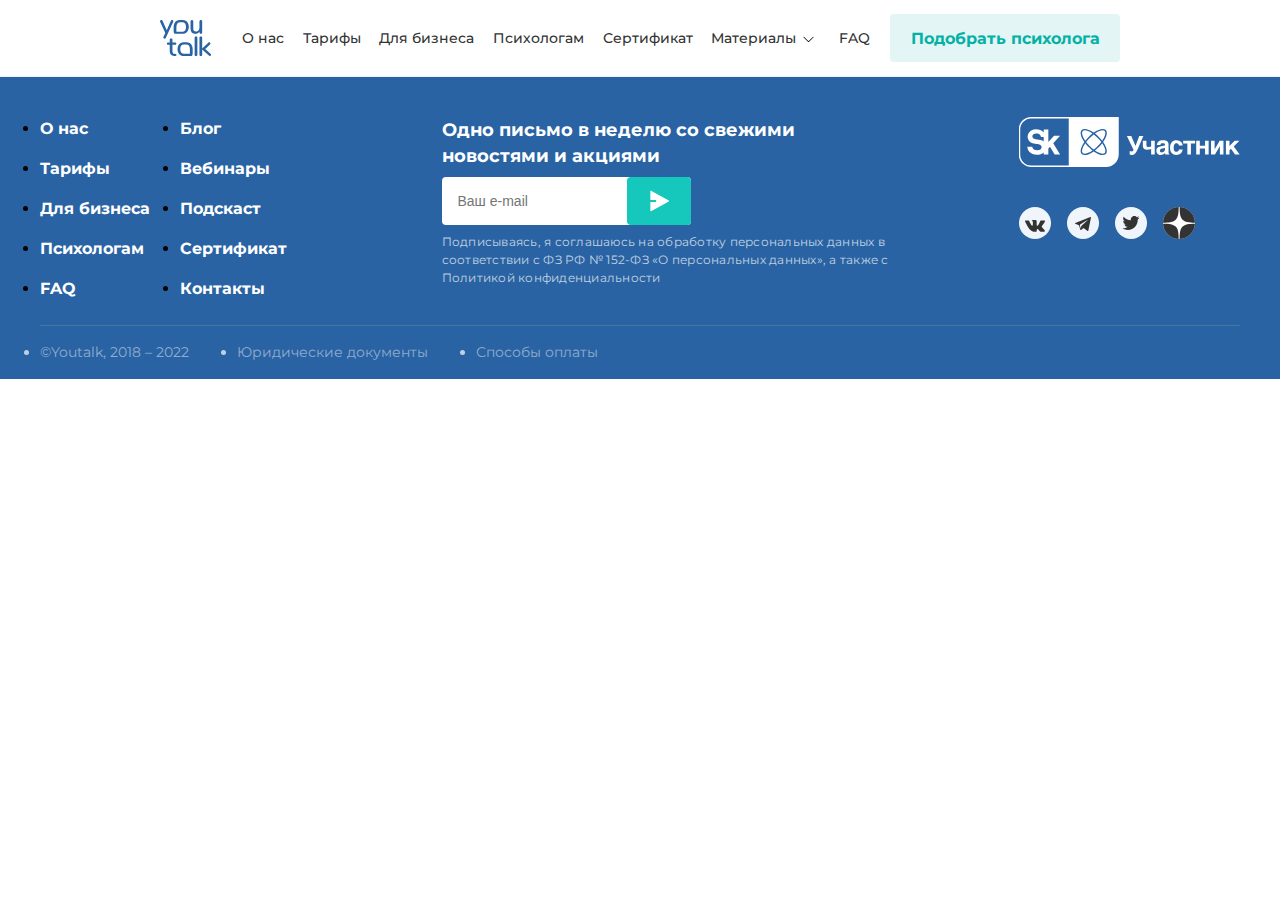
==== index_blog.html @ 82b36634 "second_eteration" ====
<!DOCTYPE html>
<html>
    <head>
        <meta charset="utf8">
        <meta name="viewport" content="width=device-width, initial-scale=1.0">
        <link rel="stylesheet" href="styles_blog/header.css">
        <link rel="stylesheet" href="styles_blog/main.css">
        <link rel="stylesheet" href="styles_blog/footer.css">
        <link rel="preconnect" href="https://fonts.googleapis.com">
        <link rel="preconnect" href="https://fonts.gstatic.com" crossorigin>
        <link rel="stylesheet" href="https://meyerweb.com/eric/tools/css/reset/reset200802.css">
        <link href="https://fonts.googleapis.com/css2?family=Montserrat:ital,wght@0,100;0,200;0,300;0,400;0,500;0,600;0,700;0,800;0,900;1,100;1,200;1,300;1,400;1,500;1,600;1,700;1,800;1,900&display=swap" rel="stylesheet">
    </head>
    <body>
        <header class="header">
            <div class="container">
                    <a href="main-page" class="header-logo">
                        <svg class="logo" "http://www.w3.org/2000/svg" width="51" height="36" viewBox="0 0 51 36" fill="none">
                            <g clip-path="url(#clip0_4492_2245)">
                            <path d="M13.3302 1.2804C13.3303 1.11943 13.2953 0.960409 13.2279 0.814578C13.1604 0.668747 13.0621 0.539666 12.9398 0.436463C12.6952 0.205117 12.3717 0.0779848 12.0367 0.0815367C11.8038 0.0777518 11.5746 0.140646 11.3756 0.262943C11.1562 0.404074 10.9896 0.614972 10.902 0.862374L6.73786 10.2114L2.56334 0.84397C2.47188 0.611079 2.31107 0.412633 2.10314 0.276053C1.89521 0.139474 1.65042 0.0715042 1.40259 0.0815367C1.04757 0.079776 0.703499 0.205576 0.431833 0.436463C0.296375 0.538044 0.186622 0.670551 0.111538 0.823162C0.036454 0.975774 -0.00183214 1.14416 -0.000193683 1.31458C-0.00164511 1.48194 0.034856 1.64742 0.106512 1.79833L5.31166 12.9772L3.45342 16.9839C3.3752 17.1552 3.3293 17.3398 3.31809 17.5281C3.31575 17.6859 3.35009 17.8421 3.41834 17.9841C3.48659 18.1261 3.58685 18.25 3.71107 18.3458C3.95587 18.5555 4.26716 18.6694 4.58814 18.6665C4.82369 18.6655 5.05368 18.5941 5.24919 18.4614C5.46262 18.3199 5.62866 18.1164 5.72546 17.8778L13.2235 1.79833C13.2944 1.63509 13.3308 1.45867 13.3302 1.2804Z" fill="#2963A3"/>
                            <path d="M39.5071 12.5118C39.4991 12.6807 39.5263 12.8493 39.5868 13.0069C39.6473 13.1645 39.7399 13.3075 39.8585 13.4267C39.982 13.5416 40.1267 13.6306 40.2844 13.6888C40.442 13.747 40.6095 13.7732 40.7772 13.7659C41.1428 13.7818 41.5002 13.6536 41.774 13.4083C41.9002 13.2915 42.0001 13.1486 42.067 12.9894C42.1339 12.8302 42.1662 12.6584 42.1618 12.4855V1.3908C42.1708 1.21084 42.1431 1.03093 42.0804 0.862232C42.0178 0.693535 41.9214 0.539656 41.7974 0.410152C41.5163 0.179307 41.1644 0.0543847 40.8022 0.0567829C40.4399 0.0591811 40.0897 0.188751 39.8116 0.423298C39.6856 0.549219 39.587 0.700291 39.522 0.866874C39.457 1.03346 39.4271 1.21189 39.4343 1.3908V7.79787C39.4343 8.94064 39.115 9.85819 38.4765 10.5505C38.1492 10.8971 37.7523 11.1689 37.3123 11.3476C36.8724 11.5262 36.3997 11.6077 35.926 11.5864C35.029 11.5864 34.3636 11.3322 33.9298 10.8239C33.4961 10.3157 33.28 9.52693 33.2818 8.45777V1.3908C33.2908 1.21084 33.2631 1.03093 33.2005 0.862232C33.1378 0.693535 33.0414 0.539656 32.9174 0.410152C32.7839 0.287248 32.6274 0.192539 32.4571 0.131589C32.2868 0.0706386 32.1062 0.0446762 31.9258 0.0552264C31.7423 0.044194 31.5584 0.0698661 31.3846 0.130771C31.2109 0.191677 31.0508 0.286617 30.9134 0.410152C30.7882 0.538814 30.6911 0.692558 30.6284 0.861466C30.5656 1.03037 30.5386 1.2107 30.5491 1.3908V8.48932C30.5491 12.0508 32.1505 13.8316 35.3534 13.8316C36.2042 13.8433 37.0441 13.6371 37.7946 13.2322C38.523 12.833 39.1186 12.2258 39.5071 11.4865V12.5118Z" fill="#2963A3"/>
                            <path d="M15.3551 33.8917L14.5977 33.8364C13.8794 33.7821 13.3442 33.5551 12.992 33.1555C12.6432 32.7559 12.4714 32.1275 12.4714 31.2731V24.6767H15.1339C15.4483 24.7007 15.7604 24.6071 16.0109 24.4138C16.1171 24.3137 16.2 24.191 16.2536 24.0546C16.3071 23.9182 16.33 23.7715 16.3207 23.6251C16.329 23.4788 16.3055 23.3324 16.2521 23.1962C16.1986 23.0599 16.1163 22.9371 16.0109 22.8364C15.7647 22.6328 15.4515 22.5305 15.1339 22.5498H12.461V19.7419C12.4712 19.5607 12.4427 19.3794 12.3776 19.2103C12.3125 19.0411 12.2123 18.888 12.0837 18.7613C11.8092 18.5154 11.4508 18.3871 11.0843 18.4037C10.9052 18.3942 10.7261 18.4207 10.5572 18.4817C10.3883 18.5426 10.2331 18.6367 10.1005 18.7587C9.97531 18.8873 9.8782 19.0411 9.81544 19.21C9.75268 19.3789 9.72567 19.5592 9.73614 19.7393V22.5498H8.11734C7.79965 22.5299 7.48629 22.6323 7.24028 22.8364C7.13405 22.9366 7.05098 23.0592 6.997 23.1955C6.94302 23.3319 6.91945 23.4785 6.92797 23.6251C6.92797 24.3262 7.32443 24.6767 8.11734 24.6767H9.73614V31.0838C9.73614 32.6271 10.0953 33.797 10.8162 34.5857C11.5371 35.3745 12.6224 35.8267 14.0798 35.9371L14.8086 35.9897C15.2321 36.0514 15.6639 35.9701 16.037 35.7583C16.1722 35.6685 16.282 35.5447 16.3555 35.399C16.4289 35.2533 16.4636 35.0908 16.456 34.9275C16.4634 34.7955 16.4441 34.6633 16.3994 34.539C16.3547 34.4147 16.2854 34.3009 16.1957 34.2045C15.959 34.0065 15.6624 33.8961 15.3551 33.8917Z" fill="#2963A3"/>
                            <path d="M36.0118 16.4976C35.6534 16.4854 35.3031 16.6071 35.028 16.8394C34.8939 16.9653 34.7892 17.1198 34.7217 17.2917C34.6541 17.4637 34.6254 17.6486 34.6376 17.8332V34.683C34.6246 34.8657 34.6529 35.0489 34.7206 35.2189C34.7882 35.3888 34.8934 35.5409 35.028 35.6636C35.3067 35.8877 35.6558 36.0034 36.0118 35.9896C36.3648 36.0049 36.7111 35.8889 36.9851 35.6636C37.1159 35.5385 37.2176 35.3857 37.2828 35.2161C37.3481 35.0465 37.3753 34.8644 37.3625 34.683V17.8332C37.3745 17.6498 37.347 17.466 37.2819 17.2944C37.2167 17.1228 37.1155 16.9676 36.9851 16.8394C36.7147 16.606 36.3672 16.484 36.0118 16.4976Z" fill="#2963A3"/>
                            <path d="M50.5131 33.6997L45.2247 28.9831L50.0291 24.54C50.1683 24.4229 50.2814 24.2773 50.3608 24.1128C50.4402 23.9482 50.4841 23.7686 50.4897 23.5856C50.4811 23.2483 50.3445 22.9273 50.1081 22.689C49.8716 22.4506 49.5536 22.3133 49.2197 22.3053C48.8832 22.327 48.5664 22.473 48.3296 22.7154L42.1771 28.5204V17.8332C42.1897 17.6498 42.1624 17.4658 42.0972 17.2941C42.032 17.1225 41.9305 16.9673 41.7997 16.8394C41.5303 16.606 41.1836 16.4839 40.829 16.4976C40.4698 16.4853 40.1186 16.6069 39.8426 16.8394C39.7085 16.9653 39.6038 17.1198 39.5363 17.2918C39.4687 17.4637 39.44 17.6487 39.4522 17.8332V34.6593C39.44 34.8443 39.4687 35.0296 39.5362 35.202C39.6037 35.3743 39.7084 35.5293 39.8426 35.6557C40.119 35.8873 40.4701 36.008 40.829 35.9949C41.1833 36.0094 41.53 35.8882 41.7997 35.6557C41.9306 35.5273 42.0321 35.3717 42.0973 35.1996C42.1624 35.0275 42.1897 34.8431 42.1771 34.6593V29.6115L48.8969 35.6084C49.1412 35.8532 49.4716 35.9903 49.8156 35.9896C49.9738 35.9905 50.1303 35.9568 50.2745 35.891C50.4187 35.8253 50.5471 35.7289 50.6511 35.6084C50.8844 35.3667 51.0135 35.0416 51.0102 34.704C51.0095 34.5092 50.9643 34.3173 50.8781 34.1431C50.7918 33.9689 50.667 33.8171 50.5131 33.6997Z" fill="#2963A3"/>
                            <path d="M15.3343 13.8212H22.33C23.5218 13.8473 24.6994 13.5563 25.7446 12.9773C26.719 12.417 27.5076 11.5782 28.0114 10.5664C28.5603 9.4342 28.8325 8.18555 28.8052 6.92515C28.8357 5.65685 28.5634 4.39979 28.0114 3.26021C27.5092 2.24593 26.7203 1.40505 25.7446 0.844087C24.6994 0.265099 23.5218 -0.0259512 22.33 0.000152312H20.1204C18.9295 -0.0259836 17.7527 0.265083 16.7085 0.844087C15.7316 1.40353 14.9423 2.24482 14.4416 3.26021C13.8888 4.39956 13.6156 5.65664 13.6452 6.92515V10.7794C13.6452 13.001 14.2074 13.8212 15.3343 13.8212ZM17.3695 3.41796C18.0184 2.61171 18.9354 2.20858 20.1204 2.20858H22.33C23.5168 2.20858 24.4346 2.61346 25.0835 3.42322C25.7325 4.23297 26.056 5.40028 26.0543 6.92515C26.0543 8.4693 25.7351 9.64099 25.0966 10.4402C24.4581 11.2395 23.5359 11.64 22.33 11.6417H16.43C16.43 11.6417 16.3962 8.46842 16.3962 6.92515C16.3962 5.38188 16.7215 4.23034 17.3695 3.41796Z" fill="#2963A3"/>
                            <path d="M29.6094 23.023C28.5657 22.4423 27.3887 22.1502 26.1974 22.1764H23.9878C22.7959 22.1515 21.6184 22.4434 20.5733 23.023C19.5977 23.5829 18.8087 24.4229 18.3064 25.4365C17.7604 26.5777 17.4927 27.8343 17.5257 29.1014C17.4952 30.3607 17.7629 31.609 18.3064 32.7427C18.8095 33.755 19.5983 34.594 20.5733 35.1536C21.6186 35.7322 22.7961 36.0232 23.9878 35.9975H30.9836C32.1131 35.9975 32.6726 35.1772 32.6726 32.9478V29.1014C32.7029 27.8328 32.4297 26.5756 31.8762 25.4365C31.3756 24.4218 30.5862 23.5813 29.6094 23.023ZM29.8879 33.818H23.9878C22.7855 33.818 21.8633 33.4184 21.2213 32.6191C20.5793 31.8199 20.261 30.6473 20.2662 29.1014C20.2662 27.5731 20.5898 26.4057 21.2369 25.5995C21.8841 24.7932 22.8011 24.3884 23.9878 24.3849H26.1974C27.3842 24.3849 28.302 24.7897 28.951 25.5995C29.5999 26.4092 29.9261 27.5766 29.9295 29.1014C29.9295 30.6447 29.8879 33.818 29.8879 33.818Z" fill="#2963A3"/>
                            </g>
                            <defs>
                            <clipPath id="clip0_4492_2245">
                            <rect width="51" height="36" fill="white"/>
                            </clipPath>
                            </defs>
                            </svg>
                    </a>
                    <button class="burger">
                        <svg xmlns="http://www.w3.org/2000/svg" width="40" height="40" viewBox="0 0 40 40" fill="none">
                            <path d="M11 14C11 13.4477 11.4477 13 12 13H28C28.5523 13 29 13.4477 29 14C29 14.5523 28.5523 15 28 15H12C11.4477 15 11 14.5523 11 14ZM11 20C11 19.4477 11.4477 19 12 19H28C28.5523 19 29 19.4477 29 20C29 20.5523 28.5523 21 28 21H12C11.4477 21 11 20.5523 11 20ZM11 26C11 25.4477 11.4477 25 12 25H28C28.5523 25 29 25.4477 29 26C29 26.5523 28.5523 27 28 27H12C11.4477 27 11 26.5523 11 26Z" fill="#03B2A5"/>
                          </svg>
                    </button>
                    <ul class="header-list">
                        <li class="list-item">
                            <a href="#" class="list-item__link">О нас</a>
                        </li>
                        <li class="list-item">
                            <a href="#" class="list-item__link">Тарифы</a>
                        </li>
                        <li class="list-item">
                            <a href="#" class="list-item__link">Для бизнеса</a>
                        </li>
                        <li class="list-item">
                            <a href="#" class="list-item__link">Психологам</a>
                        </li>
                        <li class="list-item">
                            <a href="#" class="list-item__link">Сертификат</a>
                        </li>
                        <li class="list-item">
                            <select class="list-item__select">
                                <option value="0" selected>
                                    Материалы
                                </option>
                                <option value="1">
                                    Блог
                                </option>
                                <option value="2">
                                    Вебинары
                                </option>
                                <option value="3">
                                    Подкасты
                                </option>
                                <option value="4">
                                    Контакты
                                </option>
                            </select>
                        </li>
                        <li class="list-item">
                            <a href="#" class="list-item__link">FAQ</a>
                        </li>
                    </ul>
                <button class="header-button">
                    Подобрать психолога
                </button>
            </div>
        </header>
        <main class="main">
            
        </main>
        <footer class="footer">
            <div class="footer-container">
                <div class="footer-information">
                    <div class="footer-list">
                        <ul class="footer-nav">
                            <li class="list-paragraph">
                                <a href="о нас" class="footer-list-link">О нас</a>
                            </li>
                            <li class="list-paragraph">
                                <a href="тарифы" class="footer-list-link">Тарифы</a>
                            </li>
                            <li class="list-paragraph">
                                <a href="для бизнеса" class="footer-list-link">Для бизнеса</a>
                            </li>
                            <li class="list-paragraph">
                                <a href="психологам" class="footer-list-link">Психологам</a>
                            </li>
                            <li class="list-paragraph">
                                <a href="FAQ" class="footer-list-link">FAQ</a>
                            </li>
                        </ul>
                        <ul class="footer-nav">
                            <li class="list-paragraph">
                                <a href="блог" class="footer-list-link">Блог</a>
                            </li>
                            <li class="list-paragraph">
                                <a href="вебинары" class="footer-list-link">Вебинары</a>
                            </li>
                            <li class="list-paragraph">
                                <a href="подкаст" class="footer-list-link">Подскаст</a>
                            </li>
                            <li class="list-paragraph">
                                <a href="сертификаты" class="footer-list-link">Сертификат</a>
                            </li>
                            <li class="list-paragraph">
                                <a href="контакты" class="footer-list-link">Контакты</a>
                            </li>
                        </ul>
                    </div>
                        <div class="mail">
                        <h2 class="info-about-mail">
                            Одно письмо в неделю со свежими новостями и акциями
                        </h2>
                            <form class="form">
                                <input type="email" class="input-send-mail" placeholder="Ваш e-mail" />
                                <button type="button" class="input-button">
                                    <svg xmlns="http://www.w3.org/2000/svg" width="24" height="24" viewBox="0 0 25 24" fill="none">
                                        <g id="Group">
                                        <path id="Vector" d="M3.5 13.0001H9.5V11.0001H3.5V1.84611C3.50001 1.75922 3.52267 1.67384 3.56573 1.59838C3.6088 1.52291 3.67078 1.45997 3.74558 1.41576C3.82037 1.37155 3.9054 1.34759 3.99227 1.34625C4.07915 1.34491 4.16487 1.36623 4.241 1.40811L22.703 11.5621C22.7814 11.6053 22.8468 11.6687 22.8923 11.7457C22.9378 11.8228 22.9618 11.9106 22.9618 12.0001C22.9618 12.0896 22.9378 12.1774 22.8923 12.2545C22.8468 12.3315 22.7814 12.3949 22.703 12.4381L4.241 22.5921C4.16487 22.634 4.07915 22.6553 3.99227 22.654C3.9054 22.6526 3.82037 22.6287 3.74558 22.5844C3.67078 22.5402 3.6088 22.4773 3.56573 22.4018C3.52267 22.3264 3.50001 22.241 3.5 22.1541V13.0001Z" fill="white"/>
                                        </g>
                                    </svg>
                                </button>
                            </form>
                            <span class="agree">
                                Подписываясь, я соглашаюсь на обработку персональных данных в соответствии с ФЗ РФ № 152-ФЗ «О персональных данных», а также с Политикой конфиденциальности
                            </span>
                        </div>
                        <div class="footer-icon">
                            <a href="gf" style="height: 50px;">
                                <svg xmlns="http://www.w3.org/2000/svg" width="221" height="50" viewBox="0 0 221 50" fill="none">
                                    <g id="Frame" clip-path="url(#clip0_4492_2055)">
                                    <g id="Group">
                                    <path id="Vector" d="M83.2307 23.751C86.2668 19.2628 87.1299 15.3838 85.7388 13.9927C85.3022 13.5662 84.6421 13.3428 83.779 13.3428C81.8801 13.3428 79.0775 14.409 75.9805 16.5008C77.2701 17.4959 78.5597 18.623 79.829 19.8923C81.0983 21.1616 82.2355 22.4512 83.2205 23.7408L83.2307 23.751Z" fill="white"/>
                                    <path id="Vector_2" d="M69.646 19.9021C70.9152 18.6328 72.2049 17.4955 73.4945 16.5105C70.3974 14.4187 67.5948 13.3525 65.6959 13.3525C64.8429 13.3525 64.1728 13.5658 63.7361 14.0024C62.345 15.3936 63.2081 19.2624 66.2442 23.7607C67.2394 22.4711 68.3767 21.1815 69.6358 19.9122L69.646 19.9021Z" fill="white"/>
                                    <path id="Vector_3" d="M82.3354 24.9998C81.3403 23.6695 80.1624 22.2987 78.8017 20.938C77.441 19.5773 76.0702 18.3994 74.74 17.4043C73.4098 18.3994 72.0389 19.5773 70.6782 20.938C69.3176 22.2987 68.1397 23.6695 67.1445 24.9998C68.1397 26.33 69.3176 27.7008 70.6782 29.0615C72.0389 30.4222 73.4098 31.6001 74.74 32.5952C76.0702 31.6001 77.441 30.4222 78.8017 29.0615C80.1624 27.7008 81.3403 26.33 82.3354 24.9998Z" fill="white"/>
                                    <path id="Vector_4" d="M66.256 26.249C63.2198 30.7372 62.3567 34.6162 63.7478 36.0073C65.139 37.3985 69.0078 36.5354 73.5062 33.4891C72.2166 32.4939 70.927 31.3567 69.6577 30.0975C68.3884 28.8282 67.2511 27.5386 66.2661 26.249H66.256Z" fill="white"/>
                                    <path id="Vector_5" d="M52.0269 0H12.2422C5.33723 0 -0.257812 5.59505 -0.257812 12.5V37.5C-0.257812 44.405 5.33723 50 12.2422 50H87.2422C94.1471 50 99.7422 44.405 99.7422 37.5V0H52.0269ZM49.7422 48.5378H12.2422C6.15974 48.5378 1.20441 43.5825 1.20441 37.5V12.5C1.20441 6.41755 6.15974 1.46223 12.2422 1.46223H49.7422V48.5378ZM86.7751 37.0329C86.0541 37.7539 85.0184 38.0991 83.7897 38.0991C81.3628 38.0991 78.1236 36.7689 74.7422 34.3928C71.3608 36.7689 68.1216 38.0991 65.6947 38.0991C64.4558 38.0991 63.4302 37.7539 62.7093 37.0329C60.5667 34.8903 61.7548 30.1076 65.3393 25C61.7548 19.8924 60.5667 15.1097 62.7093 12.9671C64.8519 10.8245 69.6346 12.0126 74.7422 15.5971C79.8498 12.0126 84.6325 10.8245 86.7751 12.9671C88.9177 15.1097 87.7296 19.8924 84.1451 25C87.7296 30.1076 88.9177 34.8903 86.7751 37.0329Z" fill="white"/>
                                    <path id="Vector_6" d="M79.8407 30.0975C78.5714 31.3668 77.2818 32.5041 75.9922 33.4891C80.4804 36.5252 84.3594 37.3883 85.7505 36.0073C87.1417 34.6162 86.2785 30.7474 83.2424 26.249C82.2473 27.5386 81.11 28.8282 79.8508 30.0975H79.8407Z" fill="white"/>
                                    <path id="Vector_7" d="M10.2926 15.2113C8.95222 16.8867 8.35312 19.1715 8.76945 21.0297C9.84581 25.8429 14.3137 26.6146 17.5936 27.0411C20.1829 27.3762 22.6606 27.8534 22.5997 30.1585C22.5286 32.5549 19.8275 33.1438 18.0505 33.1438C13.4303 33.1438 13.278 29.732 13.278 29.732H8.3125C8.38358 31.0114 8.76945 33.0728 10.3535 34.8396C12.0798 36.7791 14.6793 37.7539 18.0607 37.7539C20.6602 37.7539 23.0261 36.9111 24.7118 35.4083V37.4696H29.3421V31.5699L30.977 29.7726L35.6582 37.4696H41.0501L34.2365 26.2084L41.0501 18.745H35.0489L29.3421 25.0001V12.5001H24.7118V15.526C24.5595 15.3331 24.397 15.1402 24.2244 14.9472C22.5387 13.1601 20.1119 12.2563 17.0046 12.2563C13.4201 12.2563 11.3791 13.8607 10.2926 15.2113ZM17.0859 16.5923C19.1675 16.5923 21.2491 17.0594 22.0412 19.9533H24.7016V24.3806C21.3811 21.6491 14.1716 23.3652 13.3998 19.9635C12.9937 18.1763 14.7707 16.5923 17.0859 16.5923Z" fill="white"/>
                                    </g>
                                    <g id="Group_2">
                                    <path id="Vector_8" d="M111.538 34.3421C111.852 34.4437 112.208 34.4944 112.624 34.4944C113.142 34.4944 113.558 34.3421 113.873 34.0273C114.188 33.7125 114.391 33.2962 114.493 32.8393L107.902 18.8872H112.289L116.513 28.8994L120.22 18.8872H124.393L118.453 32.6362C117.671 34.4538 116.869 35.8043 115.985 36.6573C115.102 37.5407 114.147 37.9774 113.081 37.9774C112.716 37.9774 112.431 37.9774 112.198 37.9266C111.934 37.8961 111.731 37.8454 111.548 37.7946L111.05 37.6423C110.918 37.5915 110.786 37.5407 110.664 37.5103V33.9867C110.898 34.139 111.182 34.271 111.517 34.3523L111.538 34.3421Z" fill="white"/>
                                    <path id="Vector_9" d="M131.543 32.2707C131.279 32.3519 130.995 32.4027 130.69 32.4737C130.375 32.5245 130.04 32.5753 129.705 32.6058C129.37 32.6565 129.035 32.6565 128.72 32.6565C127.918 32.6565 127.238 32.5753 126.618 32.4534C126.019 32.3011 125.501 32.0879 125.085 31.7833C124.669 31.4685 124.354 31.0521 124.151 30.5343C123.948 30.0367 123.836 29.4173 123.836 28.6963V23.7207H127.41V27.9957C127.41 28.3815 127.461 28.7268 127.563 28.9502C127.644 29.2142 127.796 29.4173 127.999 29.5696C128.202 29.7219 128.436 29.8336 128.751 29.8844C129.065 29.9352 129.421 29.9656 129.837 29.9656C130.457 29.9656 130.924 29.9149 131.289 29.8133C131.655 29.6813 131.939 29.5493 132.142 29.4274V23.7207H135.717V37.5205H132.142V32.0777C131.99 32.1285 131.777 32.2097 131.523 32.2808L131.543 32.2707Z" fill="white"/>
                                    <path id="Vector_10" d="M149.588 35.7945C149.619 36.0585 149.69 36.2921 149.771 36.4139C149.852 36.5967 149.923 36.6983 150.035 36.7795C150.137 36.8607 150.218 36.9115 150.35 36.9318V37.5005H146.38L146.176 36.8506C146.075 36.5866 146.044 36.2819 146.044 35.8859L145.242 36.6881C144.958 36.9217 144.674 37.1247 144.339 37.3075C144.003 37.4903 143.638 37.6426 143.201 37.7442C142.765 37.8457 142.247 37.8965 141.648 37.8965C141.049 37.8965 140.46 37.8152 139.932 37.6325C139.414 37.4497 138.977 37.1654 138.581 36.8303C138.215 36.4647 137.911 36.0281 137.698 35.4797C137.495 34.9619 137.383 34.3425 137.383 33.6418C137.383 33.0732 137.464 32.5553 137.647 32.0577C137.83 31.5602 138.083 31.154 138.398 30.7884C138.733 30.4229 139.129 30.1182 139.586 29.8847C140.053 29.6207 140.571 29.4684 141.17 29.3871L144.674 28.8693C144.806 28.8388 144.938 28.8388 145.09 28.788C145.242 28.7576 145.374 28.7068 145.506 28.6052C145.638 28.524 145.74 28.4225 145.821 28.2905C145.902 28.1381 145.953 27.9554 145.953 27.7218C145.953 27.4883 145.902 27.2852 145.852 27.1024C145.77 26.8993 145.648 26.7368 145.486 26.6048C145.303 26.4525 145.1 26.3408 144.816 26.2697C144.531 26.1885 144.166 26.1682 143.75 26.1682C143.252 26.1682 142.897 26.219 142.612 26.3002C142.298 26.4018 142.064 26.5642 141.912 26.7165C141.729 26.8993 141.597 27.1024 141.526 27.3156L141.373 28.0671H137.799C137.799 27.9148 137.83 27.6812 137.88 27.3664C137.931 27.0821 138.033 26.747 138.195 26.3814C138.327 26.0464 138.561 25.6808 138.815 25.3152C139.079 24.9497 139.414 24.6146 139.881 24.2998C140.297 24.0155 140.845 23.7515 141.465 23.5687C142.084 23.3859 142.815 23.2844 143.699 23.2539C144.917 23.2539 145.933 23.3859 146.705 23.6195C147.456 23.8835 148.055 24.2186 148.492 24.6044C148.908 25.0208 149.192 25.4574 149.345 25.955C149.477 26.4525 149.548 26.9399 149.548 27.4375V34.7486C149.548 35.165 149.578 35.5 149.629 35.7641L149.588 35.7945ZM145.283 31.0728C145.049 31.1743 144.765 31.2758 144.399 31.3368L143.445 31.5195C143.029 31.6008 142.663 31.6719 142.358 31.7836C142.044 31.8851 141.79 32.0171 141.577 32.1694C141.373 32.3522 141.211 32.5553 141.109 32.7888C141.008 33.0224 140.957 33.3067 140.957 33.6723C140.957 33.9566 141.008 34.2206 141.089 34.4237C141.191 34.6572 141.323 34.8096 141.505 34.972C141.658 35.104 141.841 35.236 142.054 35.2868C142.287 35.368 142.521 35.3883 142.785 35.3883C142.917 35.3883 143.1 35.3579 143.303 35.3376C143.506 35.3071 143.719 35.2563 143.973 35.1853C144.207 35.0837 144.44 34.9822 144.674 34.8197C144.907 34.6877 145.11 34.4846 145.293 34.2511C145.496 34.0175 145.659 33.7332 145.76 33.3676C145.862 33.0325 145.943 32.6365 145.943 32.1796V30.7783C145.74 30.9103 145.506 31.0118 145.293 31.0931L145.283 31.0728Z" fill="white"/>
                                    <path id="Vector_11" d="M159.599 27.6298C159.498 27.3455 159.335 27.112 159.163 26.9292C158.959 26.7261 158.726 26.5941 158.462 26.4926C158.178 26.4113 157.842 26.3606 157.446 26.3606C156.847 26.3606 156.38 26.4926 156.025 26.7769C155.659 27.0612 155.375 27.3963 155.192 27.8126C154.989 28.2493 154.877 28.7164 154.806 29.2139C154.756 29.7115 154.705 30.1684 154.705 30.6152C154.705 31.062 154.735 31.5494 154.786 32.0368C154.837 32.5547 154.938 32.9913 155.152 33.4077C155.334 33.824 155.588 34.1896 155.984 34.4434C156.35 34.7277 156.837 34.8597 157.467 34.8597C157.883 34.8597 158.249 34.7785 158.553 34.5957C158.838 34.4434 159.102 34.2302 159.305 33.9966C159.508 33.7326 159.67 33.4788 159.772 33.1944C159.853 32.9304 159.904 32.6766 159.904 32.443H163.641C163.641 32.6766 163.61 32.9609 163.539 33.3264C163.438 33.7123 163.305 34.0779 163.123 34.4942C162.94 34.8801 162.686 35.2964 162.392 35.7127C162.057 36.129 161.691 36.4946 161.224 36.7992C160.757 37.1343 160.239 37.3983 159.619 37.6014C159 37.8045 158.269 37.9162 157.467 37.9162C156.431 37.9162 155.497 37.7639 154.695 37.4491C153.892 37.114 153.212 36.6469 152.674 36.0275C152.126 35.4081 151.709 34.6567 151.425 33.7225C151.141 32.8187 150.988 31.7728 150.988 30.6152C150.988 29.4576 151.141 28.3813 151.455 27.4775C151.77 26.5941 152.207 25.8224 152.775 25.1928C153.344 24.5734 154.024 24.1063 154.827 23.7915C155.609 23.4564 156.512 23.2939 157.477 23.2939C157.893 23.2939 158.33 23.3447 158.797 23.3955C159.234 23.4463 159.68 23.5783 160.117 23.7306C160.554 23.9134 160.97 24.1164 161.386 24.3805C161.772 24.6445 162.138 24.9796 162.473 25.3654C162.788 25.7513 163.041 26.2184 163.255 26.7363C163.458 27.2541 163.59 27.8736 163.641 28.5742H159.904C159.823 28.2086 159.751 27.8736 159.619 27.6197L159.599 27.6298Z" fill="white"/>
                                    <path id="Vector_12" d="M176.109 23.7104V26.6146H171.935V37.5102H168.361V26.6146H164.188V23.7104H176.119H176.109Z" fill="white"/>
                                    <path id="Vector_13" d="M186.061 28.6963V23.7207H189.635V37.5205H186.061V31.6106H180.801V37.5205H177.227V23.7207H180.801V28.6963H186.061Z" fill="white"/>
                                    <path id="Vector_14" d="M195.664 32.2198L200.701 23.7104H204.458V37.5102H200.883V29.1836H200.833L195.959 37.5102H192.039V23.7104H195.613V32.2198H195.664Z" fill="white"/>
                                    <path id="Vector_15" d="M215.651 23.7103H220.423L214.717 29.4374L220.657 37.5H215.986L211.944 31.6612L210.492 33.1437V37.5H206.918V23.7002H210.492V28.9398L215.651 23.7002V23.7103Z" fill="white"/>
                                    </g>
                                    </g>
                                    <defs>
                                    <clipPath id="clip0_4492_2055">
                                    <rect width="221" height="50" fill="white"/>
                                    </clipPath>
                                    </defs>
                                </svg>
                            </a>
                            <ul class="icon-list">
                                <li class="icon-background">
                                    <a href="vk" class="svg-link" style="height: 12px;">
                                        <svg xmlns="http://www.w3.org/2000/svg" width="20" height="12" viewBox="0 0 20 12" fill="none">
                                            <g id="Frame" clip-path="url(#clip0_4492_2041)">
                                            <path id="Vector" d="M19.8217 10.5411C19.768 10.4479 19.4355 9.69956 17.8353 8.16152C16.1602 6.55099 16.3852 6.81251 18.4029 4.02774C19.6317 2.33176 20.123 1.29605 19.9692 0.853278C19.823 0.431225 18.9192 0.542564 18.9192 0.542564L15.9139 0.560689C15.9139 0.560689 15.6914 0.529618 15.5252 0.631894C15.3639 0.732876 15.2601 0.965912 15.2601 0.965912C15.2601 0.965912 14.7839 2.27868 14.1488 3.39466C12.81 5.74961 12.2737 5.87389 12.0549 5.7276C11.5461 5.38711 11.6736 4.35787 11.6736 3.62769C11.6736 1.34524 12.0074 0.39368 11.0223 0.147699C10.6948 0.0661363 10.4548 0.0117614 9.61848 0.00269895C8.54591 -0.00895281 7.63709 0.00658289 7.1233 0.266806C6.78078 0.440288 6.51701 0.827385 6.67827 0.849394C6.87703 0.876582 7.32707 0.974974 7.56583 1.31158C7.87461 1.74529 7.86336 2.72144 7.86336 2.72144C7.86336 2.72144 8.04087 5.40782 7.44958 5.74184C7.0433 5.97099 6.487 5.50363 5.29317 3.36618C4.68187 2.2722 4.21934 1.06172 4.21934 1.06172C4.21934 1.06172 4.13058 0.836448 3.97182 0.716046C3.77931 0.569752 3.50929 0.523145 3.50929 0.523145L0.651577 0.54127C0.651577 0.54127 0.222795 0.554216 0.0652839 0.747118C-0.0747264 0.919305 0.054033 1.27404 0.054033 1.27404C0.054033 1.27404 2.2917 6.6947 4.82438 9.42768C7.1483 11.9328 9.786 11.7684 9.786 11.7684H10.9811C10.9811 11.7684 11.3424 11.727 11.5261 11.5211C11.6961 11.3321 11.6899 10.9774 11.6899 10.9774C11.6899 10.9774 11.6661 9.31634 12.4112 9.07166C13.145 8.83085 14.0876 10.677 15.0864 11.3878C15.8414 11.925 16.4152 11.8072 16.4152 11.8072L19.0867 11.7684C19.0867 11.7684 20.4843 11.6791 19.8217 10.5411Z" fill="#333333"/>
                                            </g>
                                            <defs>
                                            <clipPath id="clip0_4492_2041">
                                            <rect width="20" height="12" fill="white"/>
                                            </clipPath>
                                            </defs>
                                        </svg>
                                    </a>
                                </li>
                                <li class="icon-background">
                                    <a href="telegram" class="svg-link" style="height: 14px;">
                                        <svg xmlns="http://www.w3.org/2000/svg" width="16" height="14" viewBox="0 0 16 14" fill="none">
                                            <g id="Frame" clip-path="url(#clip0_4492_2045)">
                                            <path id="Vector" d="M0.282608 6.76936L3.96933 8.16383L5.39632 12.8146C5.48763 13.1125 5.84704 13.2226 6.0856 13.0249L8.14064 11.3271C8.35606 11.1492 8.66288 11.1404 8.88801 11.306L12.5946 14.0331C12.8498 14.2211 13.2113 14.0794 13.2753 13.7669L15.9906 0.530734C16.0604 0.189359 15.7295 -0.0954258 15.4087 0.0302926L0.278288 5.94549C-0.0950996 6.09142 -0.0918463 6.62716 0.282608 6.76936ZM5.16635 7.42152L12.3716 2.92425C12.5011 2.84366 12.6343 3.0211 12.5231 3.12564L6.5767 8.72729C6.36768 8.92446 6.23286 9.18833 6.19467 9.47474L5.99211 10.996C5.96528 11.1991 5.68373 11.2193 5.62843 11.0227L4.84939 8.24863C4.76016 7.93223 4.89019 7.59426 5.16635 7.42152Z" fill="#333333"/>
                                            </g>
                                            <defs>
                                            <clipPath id="clip0_4492_2045">
                                            <rect width="16" height="14" fill="white"/>
                                            </clipPath>
                                            </defs>
                                        </svg>
                                    </a>
                                </li>
                                <li class="icon-background">
                                    <a href="twitter" class="svg-link" style="height: 18px;">
                                        <svg xmlns="http://www.w3.org/2000/svg" width="18" height="18" viewBox="0 0 18 18" fill="none">
                                            <g id="Frame" clip-path="url(#clip0_4492_2049)">
                                            <path id="Vector" d="M17.4702 3.71327C16.834 3.99468 16.1593 4.1795 15.4685 4.26161C16.1967 3.82613 16.7416 3.14078 17.0019 2.33327C16.3185 2.73994 15.5694 3.02494 14.7885 3.17911C14.264 2.61792 13.5688 2.24574 12.811 2.12043C12.0532 1.99511 11.2752 2.12368 10.5979 2.48615C9.9207 2.84862 9.3822 3.42468 9.06614 4.12477C8.75008 4.82486 8.67417 5.60976 8.85021 6.35744C7.46447 6.28798 6.10882 5.92788 4.87128 5.30049C3.63374 4.67311 2.54198 3.79248 1.66688 2.71577C1.35712 3.24781 1.19434 3.85263 1.19521 4.46827C1.19521 5.67661 1.81021 6.74411 2.74521 7.36911C2.19188 7.35169 1.65074 7.20226 1.16688 6.93327V6.9766C1.16704 7.78136 1.44552 8.56129 1.95508 9.18415C2.46465 9.80702 3.17394 10.2345 3.96271 10.3941C3.44905 10.5333 2.91046 10.5538 2.38771 10.4541C2.6101 11.1468 3.04355 11.7526 3.62737 12.1867C4.21119 12.6208 4.91615 12.8614 5.64354 12.8749C4.92061 13.4427 4.09286 13.8624 3.20761 14.1101C2.32236 14.3577 1.39698 14.4285 0.484375 14.3183C2.07746 15.3428 3.93196 15.8867 5.82604 15.8849C12.2369 15.8849 15.7427 10.5741 15.7427 5.96827C15.7427 5.81827 15.7385 5.66661 15.7319 5.51827C16.4143 5.02508 17.0032 4.41412 17.471 3.71411L17.4702 3.71327Z" fill="#333333"/>
                                            </g>
                                            <defs>
                                            <clipPath id="clip0_4492_2049">
                                            <rect width="18" height="18" fill="white"/>
                                            </clipPath>
                                            </defs>
                                        </svg>
                                    </a>
                                </li>
                                <li class="icon-background">
                                    <a href="thing" class="svg-link" style="height: 32px;">
                                        <svg xmlns="http://www.w3.org/2000/svg" width="32" height="32" viewBox="0 0 32 32" fill="none">
                                            <g id="Frame" clip-path="url(#clip0_4492_2052)">
                                            <path id="Vector" d="M0 16C0 7.16343 7.16343 0 16 0C24.8366 0 32 7.16343 32 16C32 24.8366 24.8366 32 16 32C7.16343 32 0 24.8366 0 16Z" fill="#333333"/>
                                            <path id="Vector_2" fill-rule="evenodd" clip-rule="evenodd" d="M15.6762 0C15.6006 6.58251 15.1702 10.2664 12.7183 12.7183C10.2664 15.1702 6.58251 15.6006 0 15.6762V16.6315C6.58251 16.707 10.2664 17.1375 12.7183 19.5894C15.1317 22.0028 15.5866 25.6099 15.6724 32H16.6353C16.721 25.6099 17.1759 22.0028 19.5894 19.5894C22.0028 17.1759 25.6099 16.721 32 16.6353V15.6723C25.6099 15.5866 22.0028 15.1317 19.5894 12.7183C17.1375 10.2664 16.707 6.58251 16.6315 0H15.6762Z" fill="white"/>
                                            </g>
                                            <defs>
                                            <clipPath id="clip0_4492_2052">
                                            <rect width="32" height="32" fill="white"/>
                                            </clipPath>
                                            </defs>
                                        </svg>
                                    </a>
                                </li>
                            </ul>
                        </div>
                </div>
                <div class="line"></div>
                <div class="footer-bottom">
                    <ul class="important-info">
                        <li class="important-info__list">
                            <a href="youtalk" class="important-info__list-link">©Youtalk, 2018 – 2022</a>    
                        </li>
                        <li class="important-info__list">
                            <a href="Юридические документы" class="important-info__list-link">Юридические документы</a>    
                        </li>
                        <li class="important-info__list">
                            <a href="Способы оплаты" class="important-info__list-link">Способы оплаты</a>
                        </li>
                    </ul>
                </div>
            </div>
        </footer>
    </body>
</html>
---- styles_blog/header.css ----
*,
*::before,
*::after{
  box-sizing: border-box;
  margin: 0;
  padding: 0;
}

body {
  font-family: 'Montserrat', sans-serif;
  box-sizing: border-box;
}

.header {
    border-bottom: 2px solid rgba(239, 242, 242, 1);
}

.burger {
  display: flex;
  border: 0;
  background: 0;
  cursor: pointer;
}

.container {
    display: flex;
    flex-direction: row;
    flex-wrap: nowrap;
    width: 100%;
    max-width: 1232px;
    margin: 0 auto;
    padding: 14px 16px;
}

.header-logo {
    display: flex;
    margin-right: 51px;
    align-items: center;
}

.header-list {
  display: flex;
  align-items: center;
  gap: 3%;
  margin-right: 15px;
  width: 704px;
  font-weight: 500;
  font-size: 14px;
  list-style-type: none;
  cursor: pointer;
  justify-content: space-between;
}

.list-item__link:hover {
    color: rgb(122, 122, 122);
  }
  
  .list-item__link:active {
    color: rgba(27, 135, 0, 0.55);
  }
  
  .list-item__link {
    text-decoration: none;
    color: var(--text-primary, #333);
  }

  .list-item__select {
    cursor: pointer;
    width: auto;
    color: rgba(51, 51, 51, 1) !important;
    padding-right: 24px !important;
    font-weight: inherit;
    font-size: inherit;
    font-family: inherit;
    position: relative;
    -moz-appearance: none;
    -webkit-appearance: none;
    appearance: none;
    border: none;
    background: url("data:image/svg+xml;utf8,<svg viewBox='0 0 140 140' width='12' height='12' xmlns='http://www.w3.org/2000/svg'><g><path d='m121.3,34.6c-1.6-1.6-4.2-1.6-5.8,0l-51,51.1-51.1-51.1c-1.6-1.6-4.2-1.6-5.8,0-1.6,1.6-1.6,4.2 0,5.8l53.9,53.9c0.8,0.8 1.8,1.2 2.9,1.2 1,0 2.1-0.4 2.9-1.2l53.9-53.9c1.7-1.6 1.7-4.2 0.1-5.8z' fill='black'/></g></svg>") no-repeat;
    background-position: right 5px top 3.5px;
}

.header-button {
    display: flex;
    justify-content: center;
    align-items: center;
    width: 230px;
    height: 48px;
    border: 0;
    border-radius: 4px;
    background: #E3F5F5;
    transition: background-color 0.2s;
    margin-left: auto;
    text-decoration: none;
    color: var(--main-03-b-2-a-5, #03B2A5);
    font-family: Montserrat;
    padding: 14px 20px;
    font-size: 16px;
    font-style: normal;
    font-weight: 700;
    line-height: normal;
}

.header-button:hover {
    background-color: rgba(9, 243, 255, 0.179);
  }
  
  .header-button:active {
    background-color: rgba(7, 178, 187, 0.323);
  }



@media (min-width: 1024px) and (max-width: 1439px) {
  .container{width: 100%; max-width: 992px; margin: 0 auto; padding: 14px 16px; float:none}
  .header-list{gap: 16px; margin-right: 20px;}
  .header-logo{margin-right: 31px;}
  .header{border-width: 1px;}
  .header-button{min-width: 230px;}
  .header .burger {
    display: none;
  }
}

@media (min-width: 768px) and (max-width: 1023px) {

  .container{width: 100%;
    display: flex;
    max-width: 768px;
    margin: 0 auto;
    padding: 14px 20px;
    float: none;
    justify-content: space-between;
  }
    .header .burger {
      clear: none;
      float: right;
      max-height: none;
    }
    .header .header-list {
      display: none;
    }
    .header .header-button {
      display: none;
    }
}

@media (min-width: 414px) and (max-width: 767px) {

  .container{width: 100%; max-width: 414px; margin: 0 auto; padding: 14px 24px; float:none;  display: flex; justify-content: space-between;}
  .header .burger {clear: none; float: right; max-height: none;}
  .header .header-list {display: none;}
  .header .header-button {display: none;}
}

@media (min-width: 320px) and (max-width: 413px) {

  .container{width: 100%; max-width: 320px; margin: 0 auto; padding: 14px 24px; float:none;  display: flex; justify-content: space-between;}
  .header .burger {clear: none; float: right; max-height: none;}
  .header .header-list {display: none;}
  .header .header-button {display: none;}
}
---- styles_blog/footer.css ----
*,
*::before,
*::after{
  box-sizing: border-box;
  margin: 0;
  padding: 0;
}

body {
  font-family: 'Montserrat', sans-serif;
  box-sizing: border-box;
}

.footer-container {
    display: flex;
    background: #2963A3;
    flex-direction: column;
    flex-wrap: nowrap;
    margin: 0 auto;
}

.footer-information {
    height: auto;
    justify-content: space-between;
    display: flex;
    flex-direction: row;
    flex-wrap: nowrap;
    width: 100%;
    max-width: 1232px;
    margin: 0 auto;
    padding: 40px 16px 24px 16px;
  }

  .agree {
    margin-top: 8px;
    font-size: 12px;
    font-weight: 400;
    line-height: 18px;
    letter-spacing: 0.25px;
    color: rgba(255, 255, 255, 1);
    opacity: 0.699999988079071;
  }
  
  .footer-content {
    background: #2963A3;
    min-width: 1440px;
    height: 302px;
  }
  
  .footer-list {
    width: 310px;
    display: flex;
    flex-direction: row;
    flex-wrap: wrap;
    justify-content: flex-start;
    gap: 30px;
  }
  
  .footer-list-link {
    text-decoration: none;
    font-size: 16px;
    font-weight: 700;
    line-height: 24px;
    color: rgba(255, 255, 255, 1);
  }
  
  .footer-nav {
    gap: 16px;
    display: flex;
    flex-direction: column;
  }
  
  .footer-list-link:hover {
    color: #c5c5c5bf;
  }
  
  .mail {
    display: flex;
    flex-direction: column;
    align-items: flex-start;
    width: 486px;
  }
  
  .info-about-mail {
    font-size: 18px;
    font-weight: 700;
    line-height: 26px;
    width: 384px;
    margin-bottom: 8px;
    color: #FFF;;
  }
  
  .form {
    display: flex;
    align-items: center;
    justify-content: flex-end;
    height: 48px;
  }
  
  .input-button {
    margin: 0;
    padding: 12px 20px;
    display: inline-flex;
    border-radius: 4px;
    background: #16C8BB;
    border: 0;
    position: absolute;
    gap: 10px;
    flex-shrink: 0;
    cursor: pointer;
    transition: background-color 0.2s;
  }
  
  .input-button:hover {
    background-color: #13a69c;
  }
  
  .input-button:active {
    background-color: #16C8BB;
  }
  
  .input-send-mail {
    max-width: 384px;
    line-height: 20px;
    padding: 14px 52px 14px 16px;
    border-radius: 4px;
    background: #FFF;
    border: 0;
    font-size: 14px;
    font-weight: 400;
    color: var(--text-secondary, #9D9D9D);
  }
  
  .footer-icon {
    display: flex;
    flex-direction: column;
    align-content: flex-end;
    min-width: 221px;
  }
  
  .icon-list {
    display: flex;
    justify-content: flex-start;
    align-items: center;
    flex-direction: row;
    gap: 16px;
    margin-top: 40px;
  }
  
  .icon-background {
    display: flex;
    border-radius: 60px;
    background: #EFF5FB;
    width: 32px;
    height: 32px;
    justify-content: center;
    align-items: center;
  }
  
  .footer-bottom {
    width: 100%;
    max-width: 1232px;
    margin: 0 auto;
    padding: 16px 16px 17px 16px;
    
  }
  
  .important-info {
    display: flex;
    gap: 48px;
  }
  
  .important-info__list {
    font-size: 14px;
    font-weight: 400;
    line-height: 20px;
    color: #FFF;;
    opacity: 0.699999988079071;
  }
  
  .important-info__list-link {
    color: rgba(255, 255, 255, 0.69);
    text-decoration: none;
  }
  
  .important-info__list-link:hover {
    color: rgba(255, 255, 255, 0.523);
  }

  .line {
    width: 100%;
    height: 1px;
    max-width: 1200px;
    margin: 0 auto;
    opacity: 0.30000001192092896;
    background: var(--text-grey, #9D9D9D);
  }

  @media (max-width: 1024px) {
    .footer-information{width: 100%; max-width: 992px; margin: 0 auto; padding: 14px 16px; float:none; display: flex; justify-content: space-between;}
    .line{max-width: 960px;}
    .footer-bottom{width: 100%; max-width: 992px; margin: 0 auto; padding: 16px 16px 17px; float:none}
    .mail{width: 450px;}
    .footer-list{width: 247px; gap: 30px; justify-content: flex-start;}
  }

  @media (min-width: 768px) and (max-width: 1023px) 
  {.footer-information{width: 100%; max-width: 728px; padding: 0; float:none; display: flex; justify-content: space-between; flex-direction: row; flex-wrap: wrap;}
    .footer-bottom {padding: 0;}
    .footer-container {padding: 35px 20px 23px;}
    .footer-icon {padding: 26px 0;}
    .important-info {padding-top: 16px;}
  }

  @media (min-width: 414px) and (max-width: 767px) {
    .footer-information{width: 100%; max-width: 414px; padding: 0; float:none; display: flex; justify-content: space-between; flex-direction: row; flex-wrap: wrap;}
    .footer-bottom {padding: 0;}
    .footer-container {padding: 35px 20px 23px;}
    .footer-icon {padding: 23px 0 20px;}
    .important-info {padding-top: 16px; display: flex; flex-direction: column; gap: 20px;}
    .mail{padding-top: 23px;}
    .footer-list{display: flex; width: 100%; justify-content: space-between;}
    .icon-list{margin-top: 20px;}
  }

  @media (min-width: 320px) and (max-width: 413px) 
  {.footer-information{width: 100%; max-width: 320px; padding: 0; float:none; display: flex; justify-content: space-between; flex-direction: row; flex-wrap: wrap;}
    .footer-bottom {padding: 0;}
    .footer-container {padding: 35px 14px 23px 18px;}
    .footer-icon {padding: 5px 0 20px;}
    .input-button{display: none;}
    .icon-list{margin-top: 20px;}
    .input-send-mail{max-width: 288px;}
    .footer-list{display: flex; width: 100%; justify-content: space-between;}
    .important-info {padding-top: 16px; display: flex; flex-direction: column; gap: 20px; margin-bottom: 15px;}
    .info-about-mail{max-width: 288px;}
    .mail{padding-top: 23px;}
  }
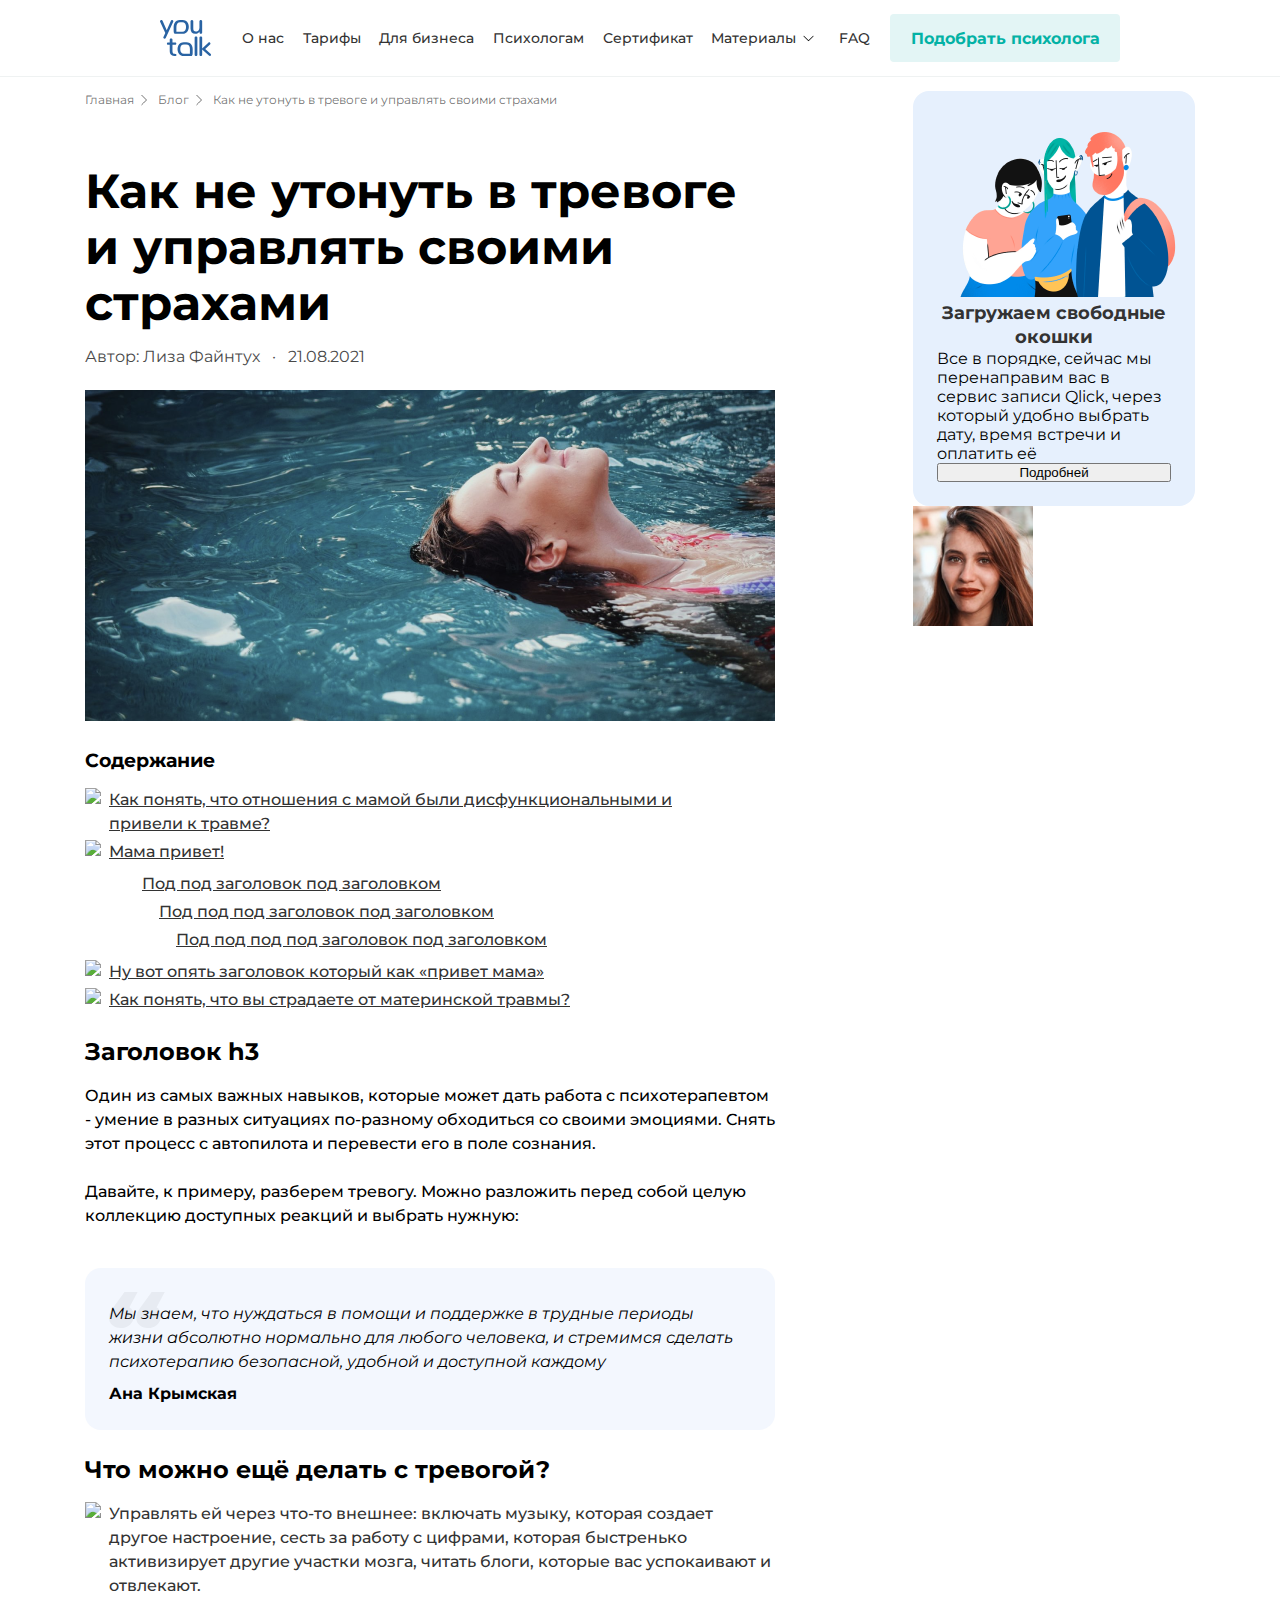
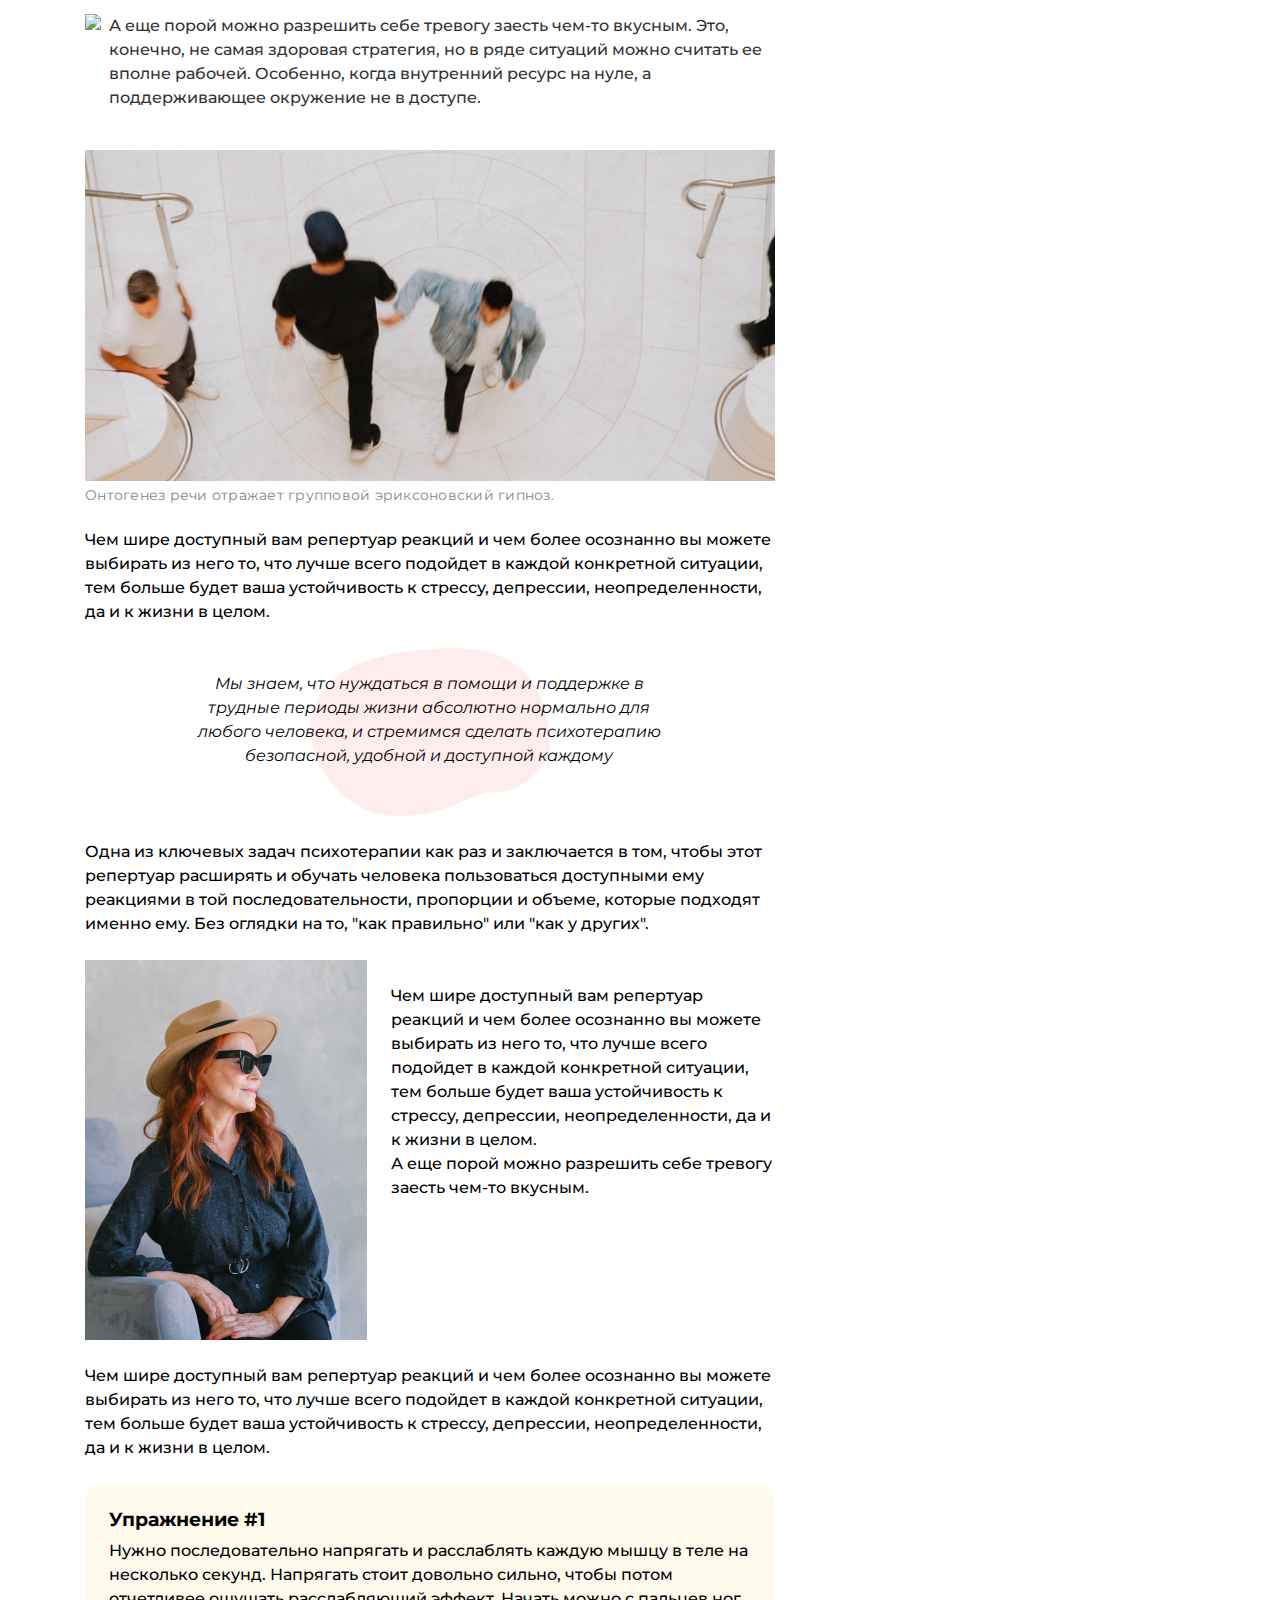
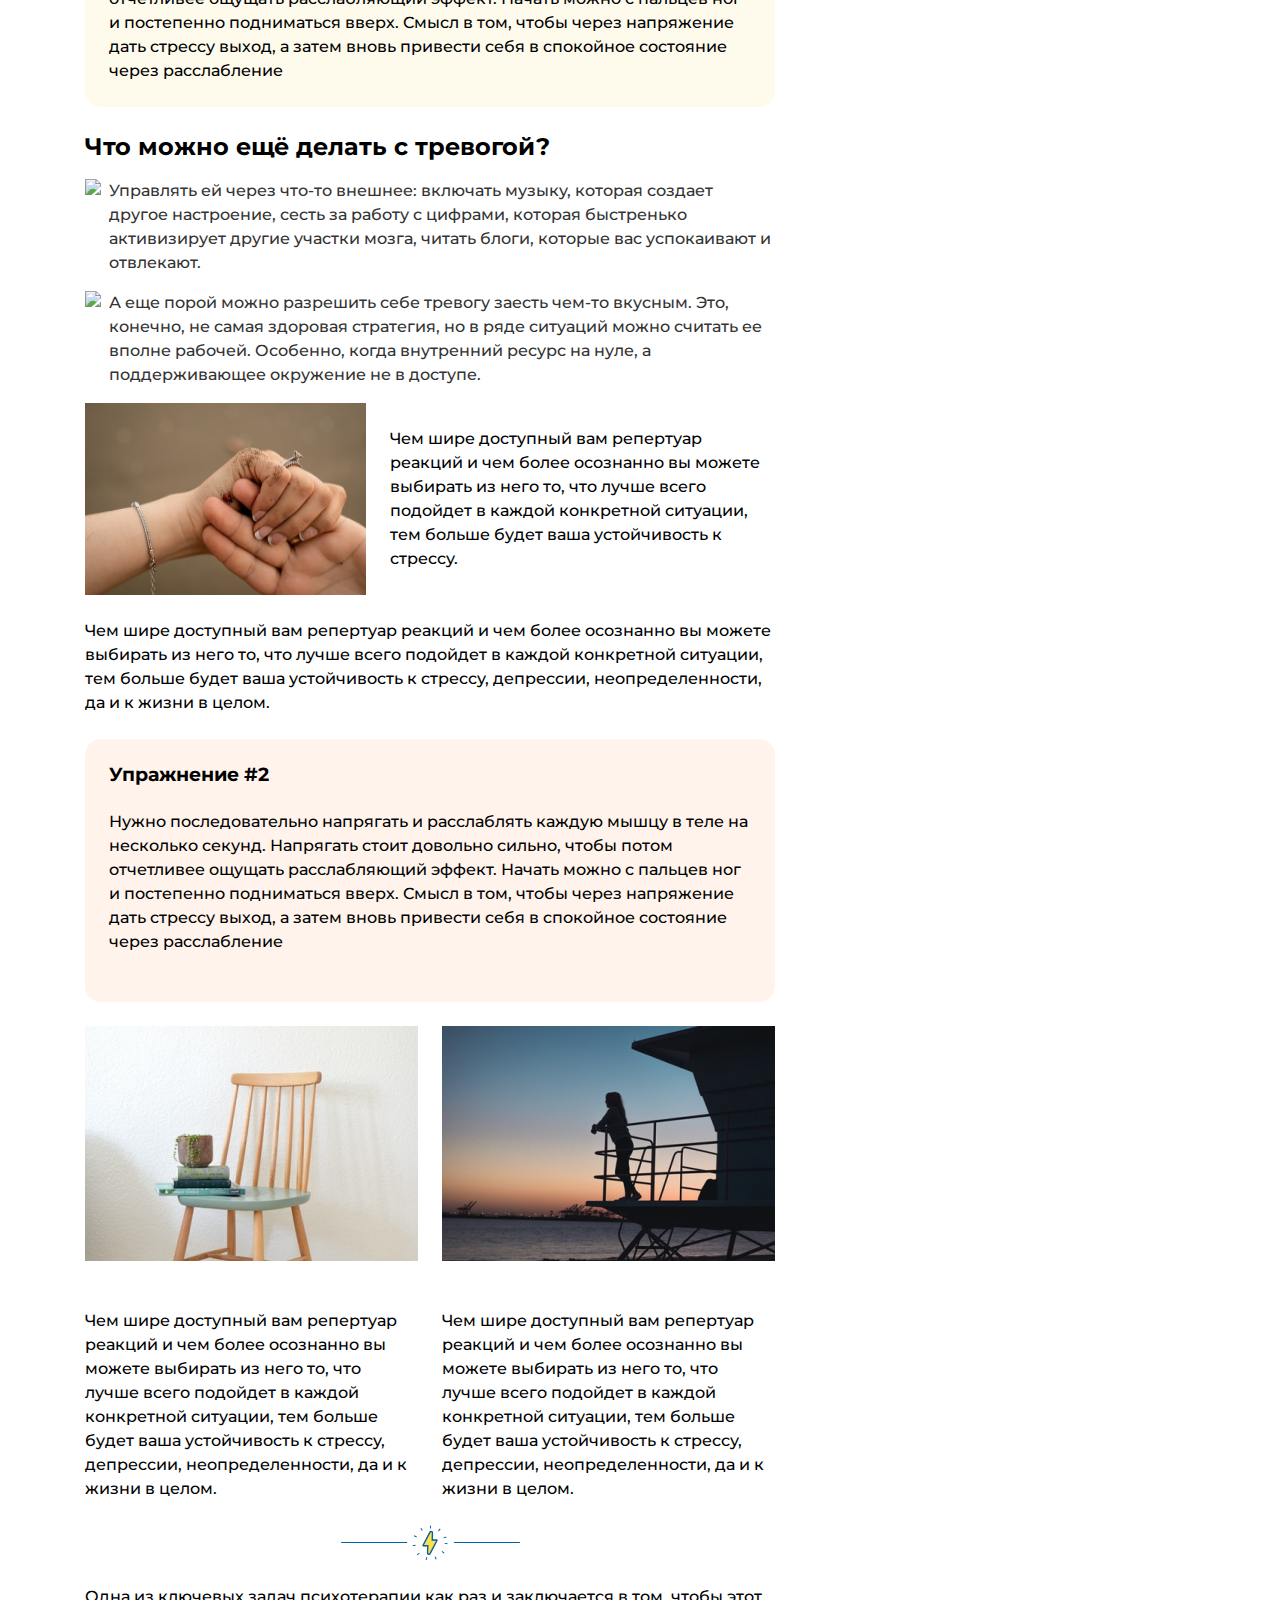
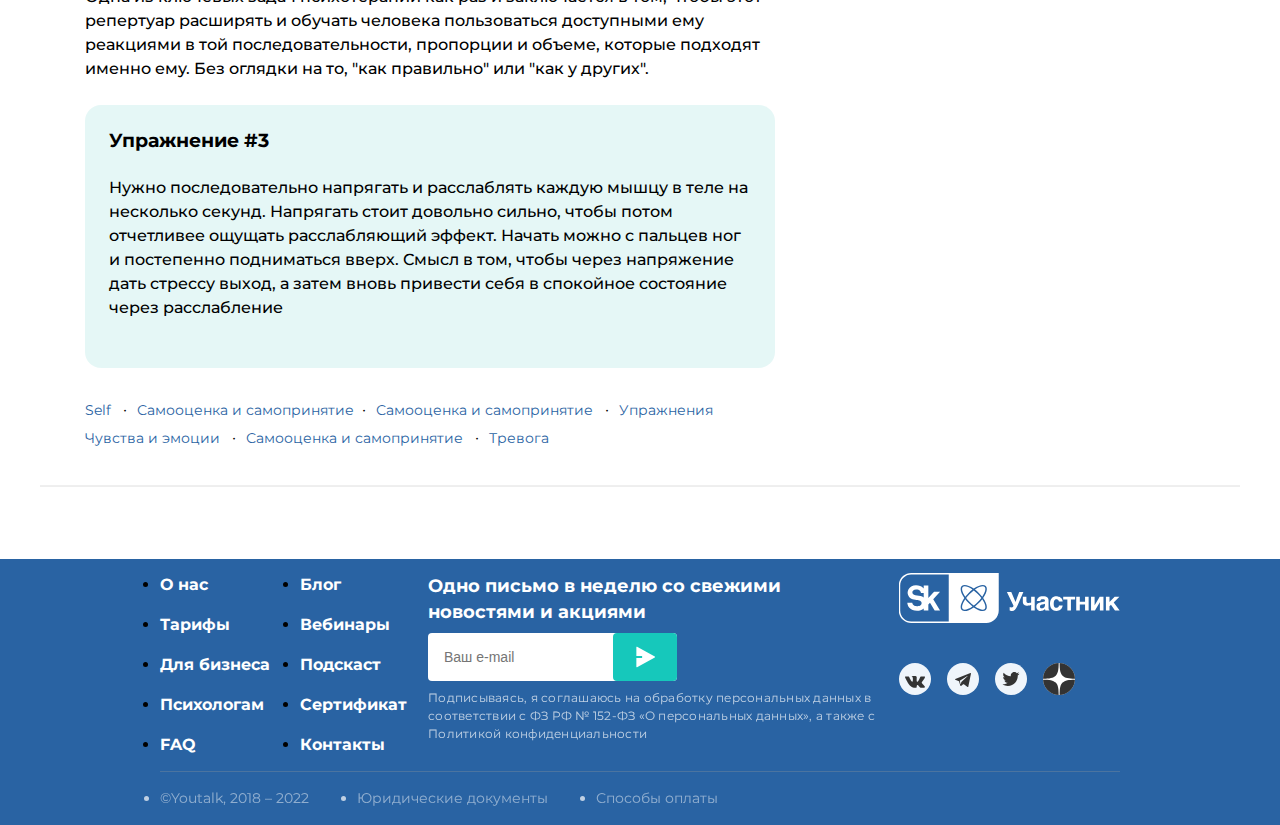
==== commit 68867307: "progress" ====
--- a/index_blog.html
+++ b/index_blog.html
@@ -82,7 +82,217 @@
             </div>
         </header>
         <main class="main">
+            <div class="hero">
             
+                <div class="hero_main">
+                    <ul class="breadcrumbs">
+                        <li>
+                            <a href="index_main.html">Главная</a>
+                        </li>
+                        <li>
+                            <a href="#">Блог</a> 
+                        </li>
+                        <li>
+                            Как не утонуть в тревоге и управлять своими страхами
+                        </li>
+                    </ul>
+                    <h1 class="text main-margin">
+                        Как не утонуть в тревоге и управлять своими страхами
+                    </h1>
+                    <span class="hero-content__text hero-content__text_small-latter">
+                        Автор: Лиза Файнтух <span class="dot_before">21.08.2021</span>
+                    </span>
+                    <img class="hero-content__img" src="png-filling/block44.png">
+                    <ul class="hero_main-tab">
+                        <h3 class="small_content">Содержание</h3>  
+                        <div class="before_dot">
+                            <img class="dot_img" src="../YouTalk/svg/bluedot.svg">
+                                <li class="hero_main-list">
+                                    Как понять, что отношения с мамой были дисфункциональными и привели к травме?
+                                </li>
+                        </div>
+                        <div class="before_dot">
+                            <img class="dot_img" src="../YouTalk/svg/bluedot.svg">
+                                <li class="hero_main-list">
+                                    <span class="mother_row">Мама привет!</span> 
+                                </div>
+                                    <ul>
+                                        <li class="hero_main-list first_row">
+                                            <span class="mother_row">Под под заголовок под заголовком</span>
+                                            <ul>
+                                                <li class="hero_main-list second_row">
+                                                    <span class="mother_row">Под под под заголовок под заголовком</span>
+                                                    <ul>
+                                                        <li class="hero_main-list third_row">
+                                                            <span>Под под под под заголовок под заголовком</span>
+                                                        </li>
+                                                    </ul>
+                                                </li>
+                                            </ul>
+                                        </li>
+                                    </ul>
+                                </li>
+                        <div class="before_dot">
+                            <img class="dot_img" src="../YouTalk/svg/bluedot.svg">
+                                <li class="hero_main-list">
+                                    Ну вот опять заголовок который как «привет мама»
+                                </li>
+                        </div>
+                        <div class="before_dot">
+                            <img class="dot_img" src="../YouTalk/svg/bluedot.svg">
+                                <li class="hero_main-list">
+                                    Как понять, что вы страдаете от материнской травмы?
+                                </li>
+                        </div>
+                    </ul>
+                    <div class="pre-block_head">
+                        <h3 class="table_of_contents">Заголовок h3</h3>
+                        <span class="regular_text">
+                            Один из самых важных навыков, которые может дать работа с психотерапевтом - умение в разных ситуациях по-разному обходиться со своими эмоциями.  Снять этот процесс с автопилота и перевести его в поле сознания.
+                        <br><br>
+                            Давайте, к примеру, разберем тревогу. Можно разложить перед собой целую коллекцию доступных реакций и выбрать нужную:
+                        </span>
+                    </div>
+                    <div class="hero-comment">
+                        <p class="comment_text">
+                            Мы знаем, что нуждаться в помощи и поддержке в трудные периоды жизни абсолютно нормально для любого человека, и стремимся сделать психотерапию безопасной, удобной и доступной каждому
+                        </p>
+                        <span class="comment_name">
+                            Ана Крымская
+                        </span>
+                    </div>
+                    <h3 class="table_of_contents">Что можно ещё делать с тревогой?</h3>
+                    <ul>  
+                        <div class="second_dot">
+                            <img src="../YouTalk/svg/bluedot.svg">
+                                <li class="hero_main-list paragraph">
+                                    Управлять ей через что-то внешнее: включать музыку, которая создает другое настроение, сесть за работу с цифрами, которая быстренько активизирует другие участки мозга, читать блоги, которые вас успокаивают и отвлекают.
+                                </li>
+                        </div>
+                        <div class="second_dot">
+                            <img src="../YouTalk/svg/bluedot.svg">
+                                <li class="hero_main-list paragraph">
+                                    А еще порой можно разрешить себе тревогу заесть чем-то вкусным. Это, конечно, не самая здоровая стратегия, но в ряде ситуаций можно считать ее вполне рабочей. Особенно, когда внутренний ресурс на нуле, а поддерживающее окружение не в доступе.
+                                </li>
+                        </div>
+                    </ul>
+                        <img class="hero-content__img" src="png-filling/block88.png">
+                        <span class="description">Онтогенез речи отражает групповой эриксоновский гипноз.</span>
+                    <div>
+                        <p class="regular_text">Чем шире доступный вам репертуар реакций и чем более осознанно вы можете выбирать из него то, что лучше всего подойдет в каждой конкретной ситуации, тем больше будет ваша устойчивость к стрессу, депрессии, неопределенности, да и к жизни в целом.</p>
+                        <div class="block-text_with_background">
+                            <p class="text_with_background">Мы знаем, что нуждаться в помощи и поддержке в трудные периоды жизни абсолютно нормально для любого человека, и стремимся сделать психотерапию безопасной, удобной и доступной каждому</p>
+                        </div>
+                        <p class="regular_text">Одна из ключевых задач психотерапии как раз и заключается в том, чтобы этот репертуар расширять и обучать человека пользоваться доступными ему реакциями в той последовательности, пропорции и объеме, которые подходят именно ему. Без оглядки на то, "как правильно" или "как у других".</p>
+                        <div class="block_with_img_first">
+                            <img src="png-filling/blog_img_1.png">
+                            <p class="regular_text">Чем шире доступный вам репертуар реакций и чем более осознанно вы можете выбирать из него то, что лучше всего подойдет в каждой конкретной ситуации, тем больше будет ваша устойчивость к стрессу, депрессии, неопределенности, да и к жизни в целом.
+                                <br>
+                                А еще порой можно разрешить себе тревогу заесть чем-то вкусным. </p>
+                        </div>
+                        <p class="regular_text">Чем шире доступный вам репертуар реакций и чем более осознанно вы можете выбирать из него то, что лучше всего подойдет в каждой конкретной ситуации, тем больше будет ваша устойчивость к стрессу, депрессии, неопределенности, да и к жизни в целом.</p>
+                        <div class="task_block_1">
+                            <h3 class="exercise">Упражнение #1</h3>
+                            <p class="standart_text">Нужно последовательно напрягать и расслаблять каждую мышцу в теле на несколько секунд. Напрягать стоит довольно сильно, чтобы потом отчетливее ощущать расслабляющий эффект. Начать можно с пальцев ног и постепенно подниматься вверх. Смысл в том, чтобы через напряжение дать стрессу выход, а затем вновь привести себя в спокойное состояние через расслабление</p>
+                        </div>
+                        <h3 class="table_of_contents">Что можно ещё делать с тревогой?</h3>
+                        <ul>  
+                            <div class="second_dot">
+                                <img src="../YouTalk/svg/bluedot.svg">
+                                    <li class="hero_main-list paragraph">
+                                        Управлять ей через что-то внешнее: включать музыку, которая создает другое настроение, сесть за работу с цифрами, которая быстренько активизирует другие участки мозга, читать блоги, которые вас успокаивают и отвлекают.
+                                    </li>
+                        </div>
+                            <div class="second_dot">
+                                <img src="../YouTalk/svg/bluedot.svg">
+                                    <li class="hero_main-list paragraph">
+                                        А еще порой можно разрешить себе тревогу заесть чем-то вкусным. Это, конечно, не самая здоровая стратегия, но в ряде ситуаций можно считать ее вполне рабочей. Особенно, когда внутренний ресурс на нуле, а поддерживающее окружение не в доступе.
+                                    </li>
+                            </div>
+                        </ul>
+                        <div class="block_with_img_second">
+                            <img src="png-filling/blog_img_2.png">
+                            <p class="regular_text">Чем шире доступный вам репертуар реакций и чем более осознанно вы можете выбирать из него то, что лучше всего подойдет в каждой конкретной ситуации, тем больше будет ваша устойчивость к стрессу.</p>
+                        </div>
+                        <p class="regular_text">Чем шире доступный вам репертуар реакций и чем более осознанно вы можете выбирать из него то, что лучше всего подойдет в каждой конкретной ситуации, тем больше будет ваша устойчивость к стрессу, депрессии, неопределенности, да и к жизни в целом.</p>
+                        <div class="task_block_2">
+                            <h3>Упражнение #2</h3>
+                            <p class="regular_text">Нужно последовательно напрягать и расслаблять каждую мышцу в теле на несколько секунд. Напрягать стоит довольно сильно, чтобы потом отчетливее ощущать расслабляющий эффект. Начать можно с пальцев ног и постепенно подниматься вверх. Смысл в том, чтобы через напряжение дать стрессу выход, а затем вновь привести себя в спокойное состояние через расслабление</p>
+                        </div>
+                        <div class="block_with_img_third">
+                            <div class="hero_img-text">
+                                <img src="png-filling/blog_img_3.png">
+                                <p class="regular_text">Чем шире доступный вам репертуар реакций и чем более осознанно вы можете выбирать из него то, что лучше всего подойдет в каждой конкретной ситуации, тем больше будет ваша устойчивость к стрессу, депрессии, неопределенности, да и к жизни в целом.</p>
+                            </div>
+                            <div class="hero_img-text">
+                                <img src="png-filling/blog_img_4.png">
+                                <p class="regular_text">Чем шире доступный вам репертуар реакций и чем более осознанно вы можете выбирать из него то, что лучше всего подойдет в каждой конкретной ситуации, тем больше будет ваша устойчивость к стрессу, депрессии, неопределенности, да и к жизни в целом.</p>
+                            </div>
+                        </div>
+                        <div class="hero_lightning_svg">
+                            <img src="svg/blog_first.svg">
+                        </div>
+                        <p class="regular_text">Одна из ключевых задач психотерапии как раз и заключается в том, чтобы этот репертуар расширять и обучать человека пользоваться доступными ему реакциями в той последовательности, пропорции и объеме, которые подходят именно ему. Без оглядки на то, "как правильно" или "как у других".</p>
+                        <div class="task_block_3">
+                            <h3>Упражнение #3</h3>
+                            <p class="regular_text">Нужно последовательно напрягать и расслаблять каждую мышцу в теле на несколько секунд. Напрягать стоит довольно сильно, чтобы потом отчетливее ощущать расслабляющий эффект. Начать можно с пальцев ног и постепенно подниматься вверх. Смысл в том, чтобы через напряжение дать стрессу выход, а затем вновь привести себя в спокойное состояние через расслабление</p>
+                        </div>
+                        <ul class="main-list main-margin">
+                            <li class="main-list-item main-list-item-withdot">
+                                <button href="self" class="main-list-link">Self</button>
+                            </li>
+                            <li class="main-list-item main-list-item-withdot">
+                                <button href="самооценка и самопринятие" class="main-list-link">Самооценка и самопринятие</a>
+                            </li>
+                            <li class="main-list-item main-list-item-withdot">
+                                <button href="самооценка и самопринятие" class="main-list-link">Самооценка и самопринятие</button>
+                            </li>
+                            <li class="main-list-item">
+                                <button href="упражнения" class="main-list-link">Упражнения</button>
+                            </li>
+                            <li class="main-list-item main-list-item-withdot">
+                                <button href="чувства и эмоции" class="main-list-link">Чувства и эмоции</button>
+                            </li>
+                            <li class="main-list-item main-list-item-withdot">
+                                <button href="самооценка и самопринятие" class="main-list-link">Самооценка и самопринятие</button>
+                            </li>
+                            <li class="main-list-item">
+                                <button href="тревога" class="main-list-link">Тревога</button>
+                            </li>
+                        </ul>
+                    </div>
+                </div>
+                <div class="hero_sidebar">
+                    <div class="card card_1">
+                        <div class="picture_box">
+                            <img src="png-filling/group_of_people.png">
+                        </div>
+                        <p class="card_general_text">Загружаем  свободные окошки</p>
+                        <p>Все в порядке, сейчас мы перенаправим вас в сервис записи Qlick, через который удобно выбрать дату, время встречи и оплатить её</p>
+                        <button>Подробней</button>
+                    </div>
+                    <div class="card card_2">
+                        <div class="picture_circle">
+                            <img src="png-filling/Girl_pic.png">
+                        </div>
+                    </div>
+                    <div class="card card_3">
+
+                    </div>
+                    <div class="card card_4">
+
+                    </div>
+                </div>
+            </div>
+        </div>
+        <div class="hero_under_line">
+            <svg xmlns="http://www.w3.org/2000/svg" width="1200" height="2" viewBox="0 0 1200 2" fill="none">
+                <path d="M0 1H1200" stroke="#DEDEDE"/>
+              </svg>
+        </div>
+            <div class="hero_footer">
+
+            </div>
         </main>
         <footer class="footer">
             <div class="footer-container">
--- a/styles_blog/main.css
+++ b/styles_blog/main.css
@@ -0,0 +1,357 @@
+*,
+*::before,
+*::after{
+  box-sizing: border-box;
+  margin: 0;
+  padding: 0;
+}
+
+body {
+  font-family: 'Montserrat', sans-serif;
+  box-sizing: border-box;
+}
+
+.link,
+.link:visited,
+.link:hover,
+.link:active {
+  color: #333333;
+  text-decoration: none;
+}
+
+.hero_main {
+    max-width: 690px;
+    margin: 0;
+}
+
+ul.breadcrumbs {
+    list-style: none;
+    font-weight: 400;
+    display: flex;
+    align-items: center;
+}
+  
+ul.breadcrumbs li {
+  font-size: 12px;
+  line-height: 18px;
+  color: rgba(51, 51, 51, 0.7);
+  display: inline-flex;
+  align-items: center;
+  line-height: 18px;
+}
+  
+ul.breadcrumbs li+li:before {
+  color: rgba(51, 51, 51, 0.7);
+  display: block;
+  height: 14px;
+  padding-right: 8px;
+  padding-left: 4px;
+  content: url( "data:image/svg+xml,%3Csvg xmlns='http://www.w3.org/2000/svg' width='12' height='12' viewBox='0 0 6 12' fill='none'%3E%3Cpath d='M0.8125 10.6875L2.375 9.125L5.5 6L2.375 2.875L0.8125 1.3125' stroke='%23333333' stroke-opacity='0.7' stroke-linecap='round' stroke-linejoin='round'/%3E%3C/svg%3E")
+}
+
+ul.breadcrumbs li a {
+  color: rgba(51, 51, 51, 0.7);
+  text-decoration: none;
+}
+
+ul.breadcrumbs li a:hover {
+  color: rgba(51, 51, 51, 0.7);
+  text-decoration: underline;
+}
+
+.text {
+    display: flex;
+    margin-top: 54px;
+    font-weight: 700;
+    font-size: 48px;
+    max-width: 690px;
+    max-height: 168px;
+    line-height: 56px;
+    font-style: normal;
+    margin-bottom: 16px;
+  }
+
+  .dot_before:before {
+    content: '· ';
+    margin: 0 8px;
+  }
+
+  .hero_main-list {
+    color: #333;
+    font-size: 16px;
+    font-style: normal;
+    font-weight: 500;
+    line-height: 24px;
+    text-decoration-line: underline;
+    display: flex;
+    flex-direction: column;
+  }
+
+.before_dot {
+  margin-bottom: 4px;
+}
+
+.small_content {
+  margin-bottom: 16px;
+}
+
+.dot_img {
+  padding-right: 8px;
+}
+
+.card {
+  max-width: 282px;
+  max-height: 512px;
+}
+
+.picture_box {
+  background-image: url("../../YouTalk/svg/yelow_thing.svg"), url("../../YouTalk/svg/bright.svg");
+}
+
+.hero {
+  display: flex;
+  margin: 0 auto;
+  justify-content: space-around;
+  padding: 14px 16px;
+}
+
+  /**
+  max-width: 1232px;
+  margin: 0 auto;
+  padding: 14px 16px;
+  **/
+
+.hero-content__text {
+  color: #494949;
+}
+
+.hero-content__img {
+  width: 100%;
+  margin-top: 24px;
+}
+
+.hero_main-tab {
+  margin: 24px 0 24px;
+  max-width: 588px;  
+}
+
+.table_of_contents {
+  font-size: 24px;
+  font-style: normal;
+  font-weight: 700;
+  line-height: 32px;
+  margin-bottom: 16px;
+}
+
+.mother_row {
+  margin-bottom: 4px;
+}
+
+.first_row {
+  padding-left: 57px;
+}
+
+.second_row {
+  padding-left: 17px;
+}
+
+.third_row {
+  padding-left: 17px;
+  margin-bottom: 8px;
+}
+
+.regular_text {
+  font-size: 16px;
+  font-style: normal;
+  font-weight: 500;
+  line-height: 24px;
+  margin: 24px 0 24px;
+  text-decoration: none;
+}
+
+.paragraph {
+  font-size: 16px;
+  font-style: normal;
+  font-weight: 500;
+  line-height: 24px;
+  margin-bottom: 16px;
+  text-decoration: none;
+  margin-left: 8px;
+}
+
+.before_dot {
+  display: flex;
+}
+
+.description {
+  color: #868686;
+  font-size: 14px;
+  font-style: normal;
+  font-weight: 400;
+  line-height: 130%; 
+  letter-spacing: 0.25px;
+  margin-bottom: 24px;
+}
+
+.text_with_background {
+  text-align: center;
+  font-size: 16px;
+  font-style: italic;
+  font-weight: 400;
+  line-height: 24px; 
+  margin-bottom: 24px;
+  padding: 24px 104px 48px 102px;
+  background-image: url("../svg/spot.svg");
+  background-repeat: no-repeat;
+  background-position: center;
+}
+
+.hero-comment {
+  background-color: #F3F7FE;
+  padding: 24px;
+  border-radius: 16px;
+  margin-bottom: 24px;
+  background-image: url("../svg/quotes.svg");
+  background-repeat: no-repeat;
+  background-position: 24px 24px;
+}
+
+.block_with_img_first {
+  display: flex;
+  gap: 24px;
+}
+
+.block_with_img_second {
+  display: flex;
+  gap: 24px;
+}
+
+.block_with_img_third {
+  display: flex;
+  gap: 24px;
+}
+
+.hero_img-text {
+  display: flex;
+  flex-direction: column;
+  gap: 24px;
+}
+
+.hero_lightning_svg {
+  display: flex;
+  flex-direction: column;
+  align-items: center;
+  margin-bottom: 24px;
+}
+
+.task_block_1 {
+  border-radius: 16px;
+  background: var(--status-yellowe-white, #FEFAEC);
+  padding: 24px;
+  margin-bottom: 24px;
+}
+
+.task_block_2 {
+  border-radius: 16px;
+  background: var(--status-orange-white, #FFF3EB);
+  padding: 24px;
+  margin-bottom: 24px;
+}
+
+.task_block_3 {
+  border-radius: 16px;
+  background: rgba(3, 178, 165, 0.10);
+  padding: 24px;
+  margin-bottom: 24px;
+}
+
+.exercise {
+  padding-bottom: 8px;
+}
+
+.standart_text {
+  font-size: 16px;
+  font-style: normal;
+  font-weight: 500;
+  line-height: 24px;
+}
+
+.comment_text {
+  font-size: 16px;
+  font-style: italic;
+  font-weight: 400;
+  line-height: 24px;
+  margin: 10px 0 8px;
+}
+
+.second_dot {
+  display: flex;
+  align-items: flex-start;
+}
+
+.comment_name {
+  font-size: 16px;
+  font-style: normal;
+  font-weight: 700;
+  line-height: 24px;
+}
+
+.pre-block_head {
+  margin-bottom: 40px;
+}
+
+.main-list {
+  display: flex;
+    flex-direction: row;
+    flex-wrap: wrap;
+    gap: 8px;
+    list-style-type: none;
+    margin: 32px 0 23px 0;
+}
+
+.main-list-link {
+  color: #2963A3;
+  font-size: 14px;
+  font-style: normal;
+  font-weight: 400;
+  line-height: 20px;
+  border: none;
+  background: none;
+  font-family: Montserrat;
+
+}
+
+.main-list-item-withdot::after {
+  content: '·';
+  margin: 0 2px 0 8px;
+}
+/**
+.co-op {
+  border-bottom: solid black 1px;
+  display: flex;
+  gap: 228px;
+}
+**/
+.hero_under_line {
+  display: flex;
+  margin-bottom: 72px;
+  justify-content: center;
+}
+
+.card_1 {
+  padding: 24px;
+  display: flex;
+  flex-direction: column;
+  border-radius: 16px;
+  background: var(--blue-b-95, #E6F0FD);
+}
+
+.card_general_text {
+  color: var(--text-primary, #333);
+  text-align: center;
+  font-family: Montserrat;
+  font-size: 18px;
+  font-style: normal;
+  font-weight: 700;
+  line-height: 24px; 
+}--- a/styles_blog/footer.css
+++ b/styles_blog/footer.css
@@ -196,8 +196,8 @@
     background: var(--text-grey, #9D9D9D);
   }
 
-  @media (max-width: 1024px) {
-    .footer-information{width: 100%; max-width: 992px; margin: 0 auto; padding: 14px 16px; float:none; display: flex; justify-content: space-between;}
+  @media (min-width: 1024px) and (max-width: 1439px) 
+  {.footer-information{width: 100%; max-width: 992px; margin: 0 auto; padding: 14px 16px; float:none; display: flex; justify-content: space-between;}
     .line{max-width: 960px;}
     .footer-bottom{width: 100%; max-width: 992px; margin: 0 auto; padding: 16px 16px 17px; float:none}
     .mail{width: 450px;}
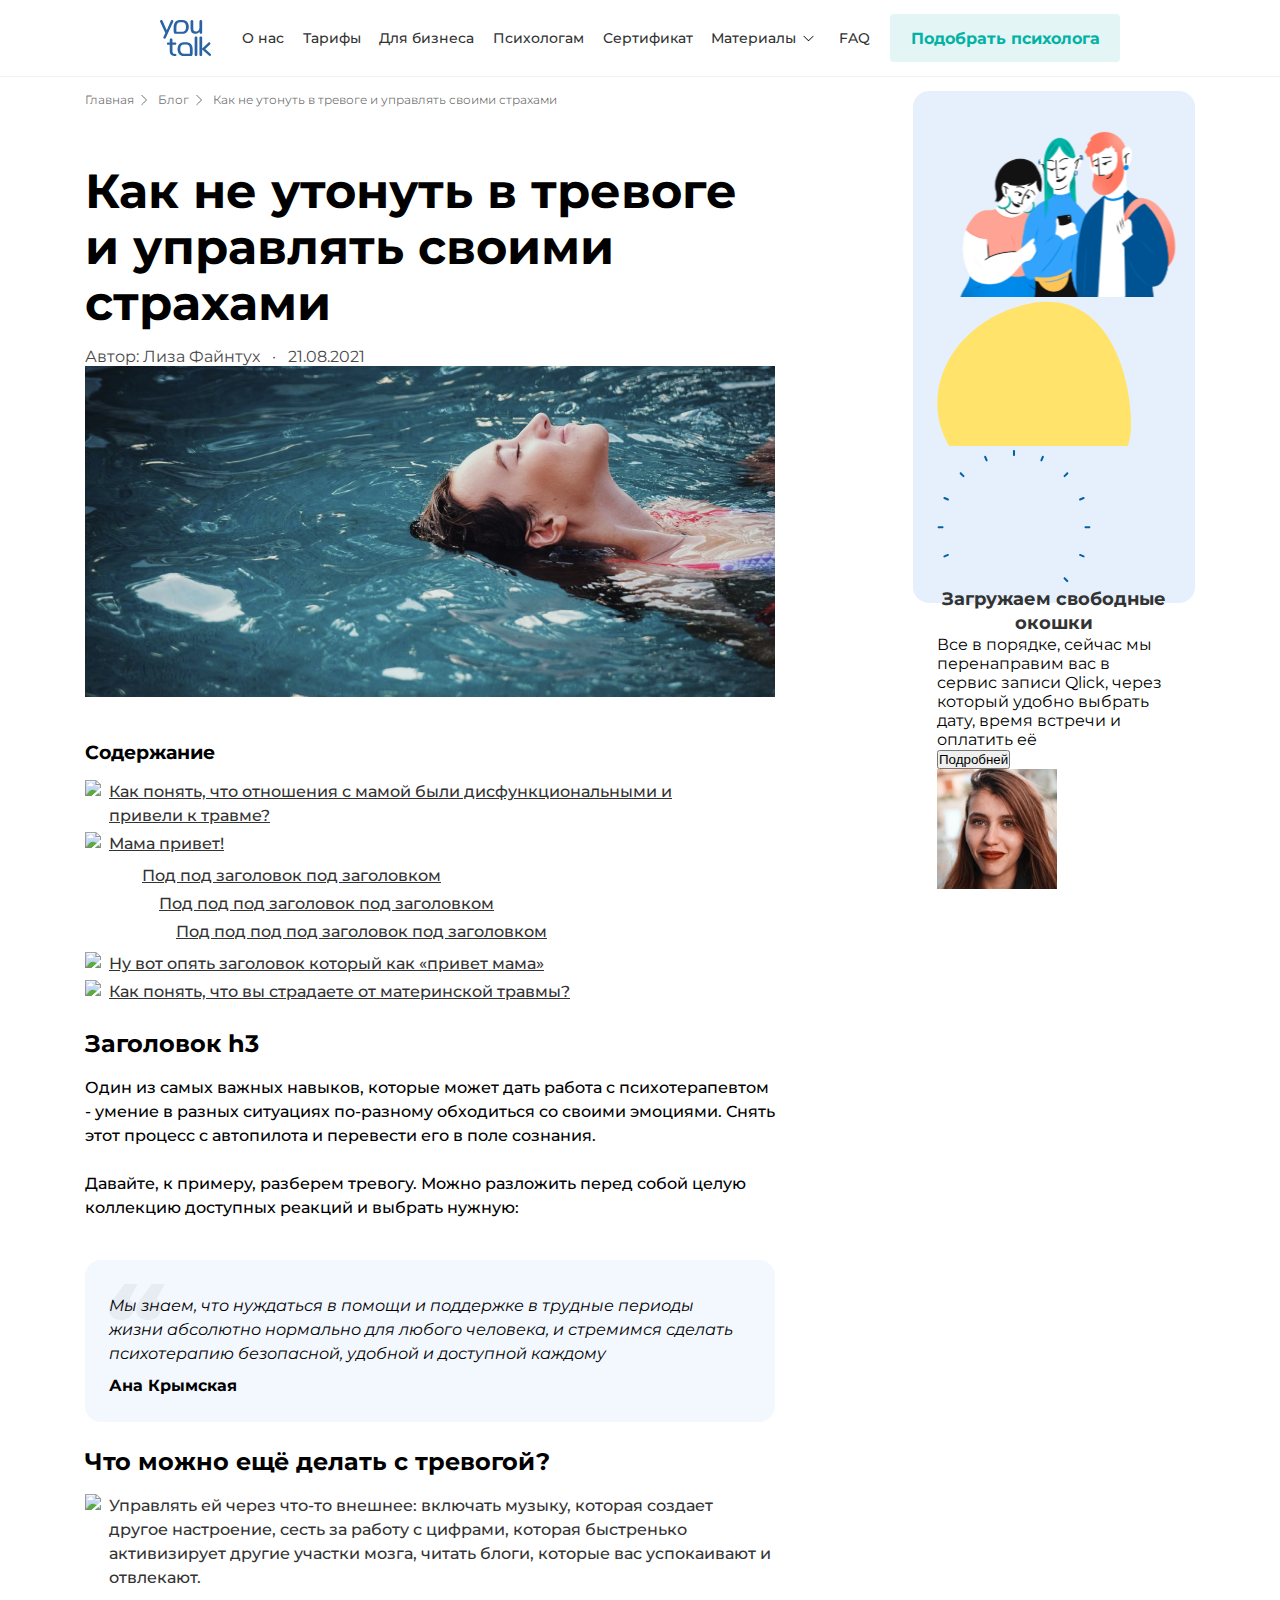
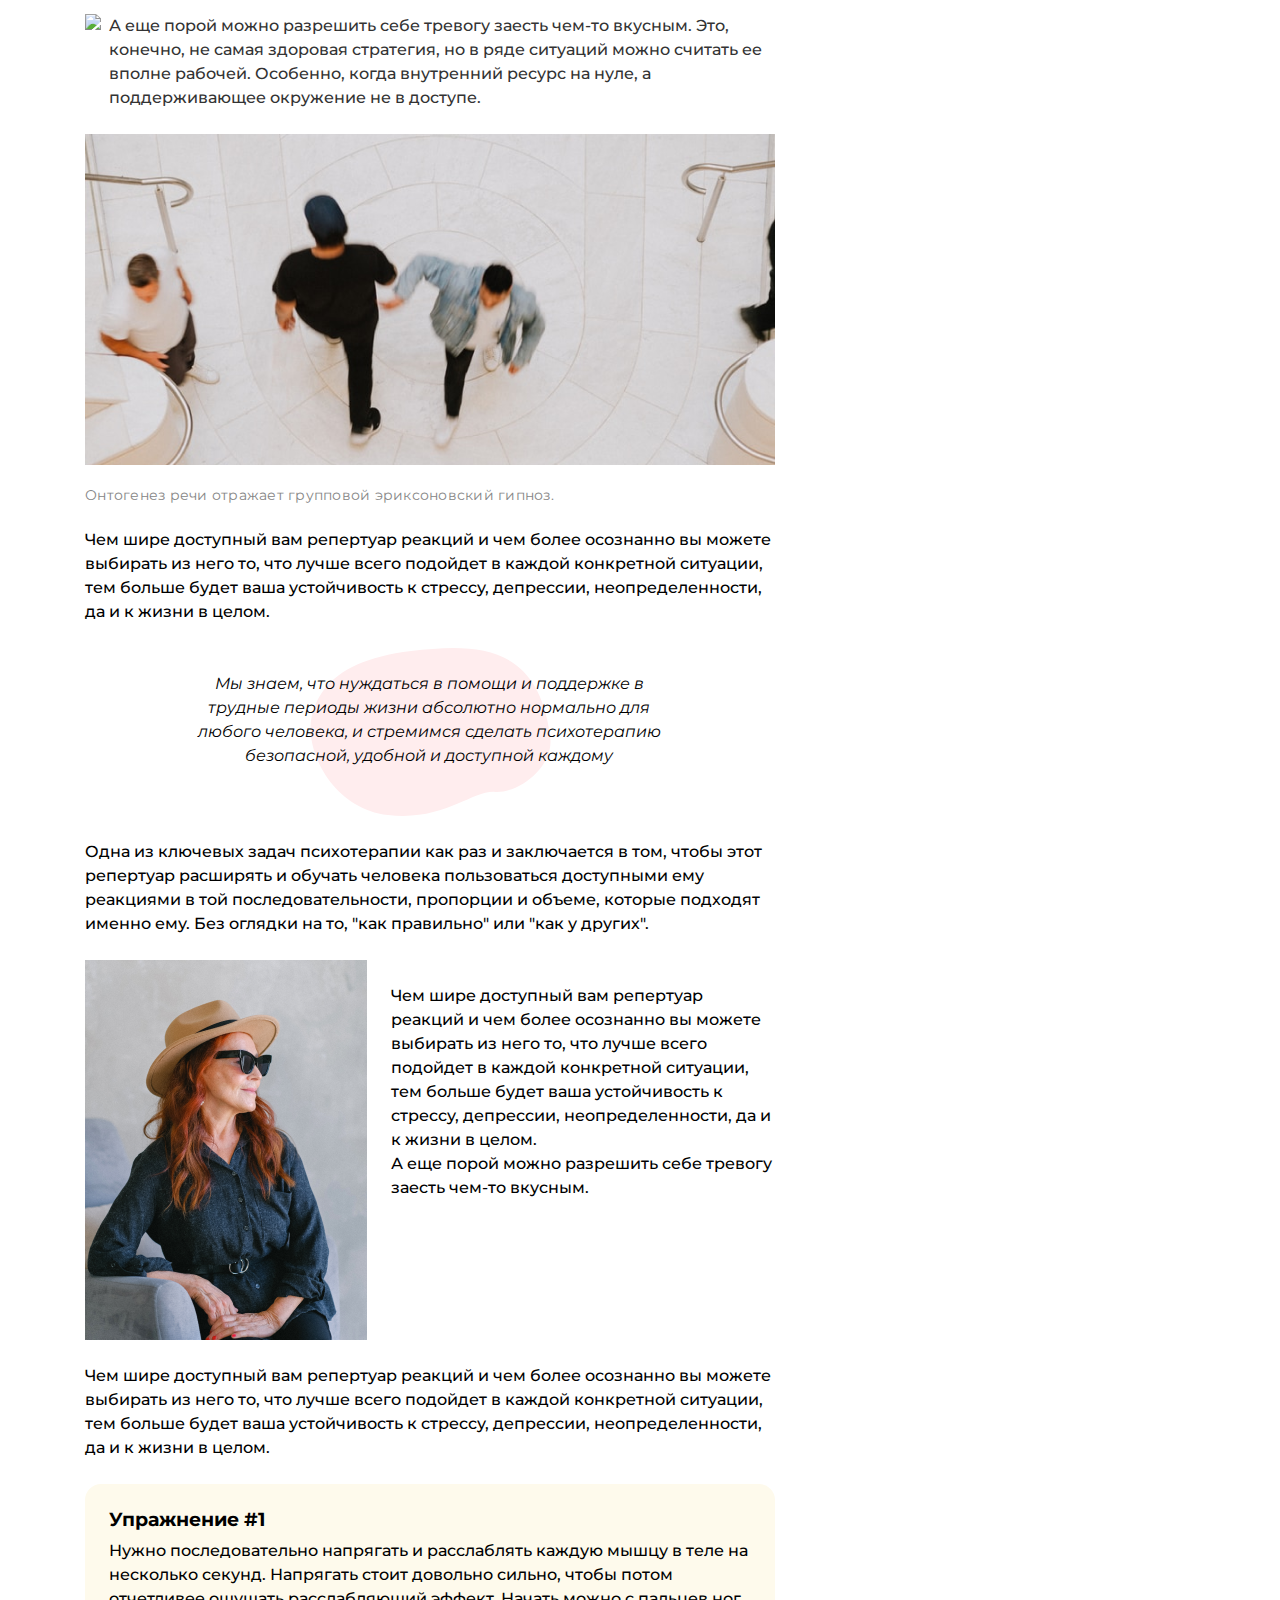
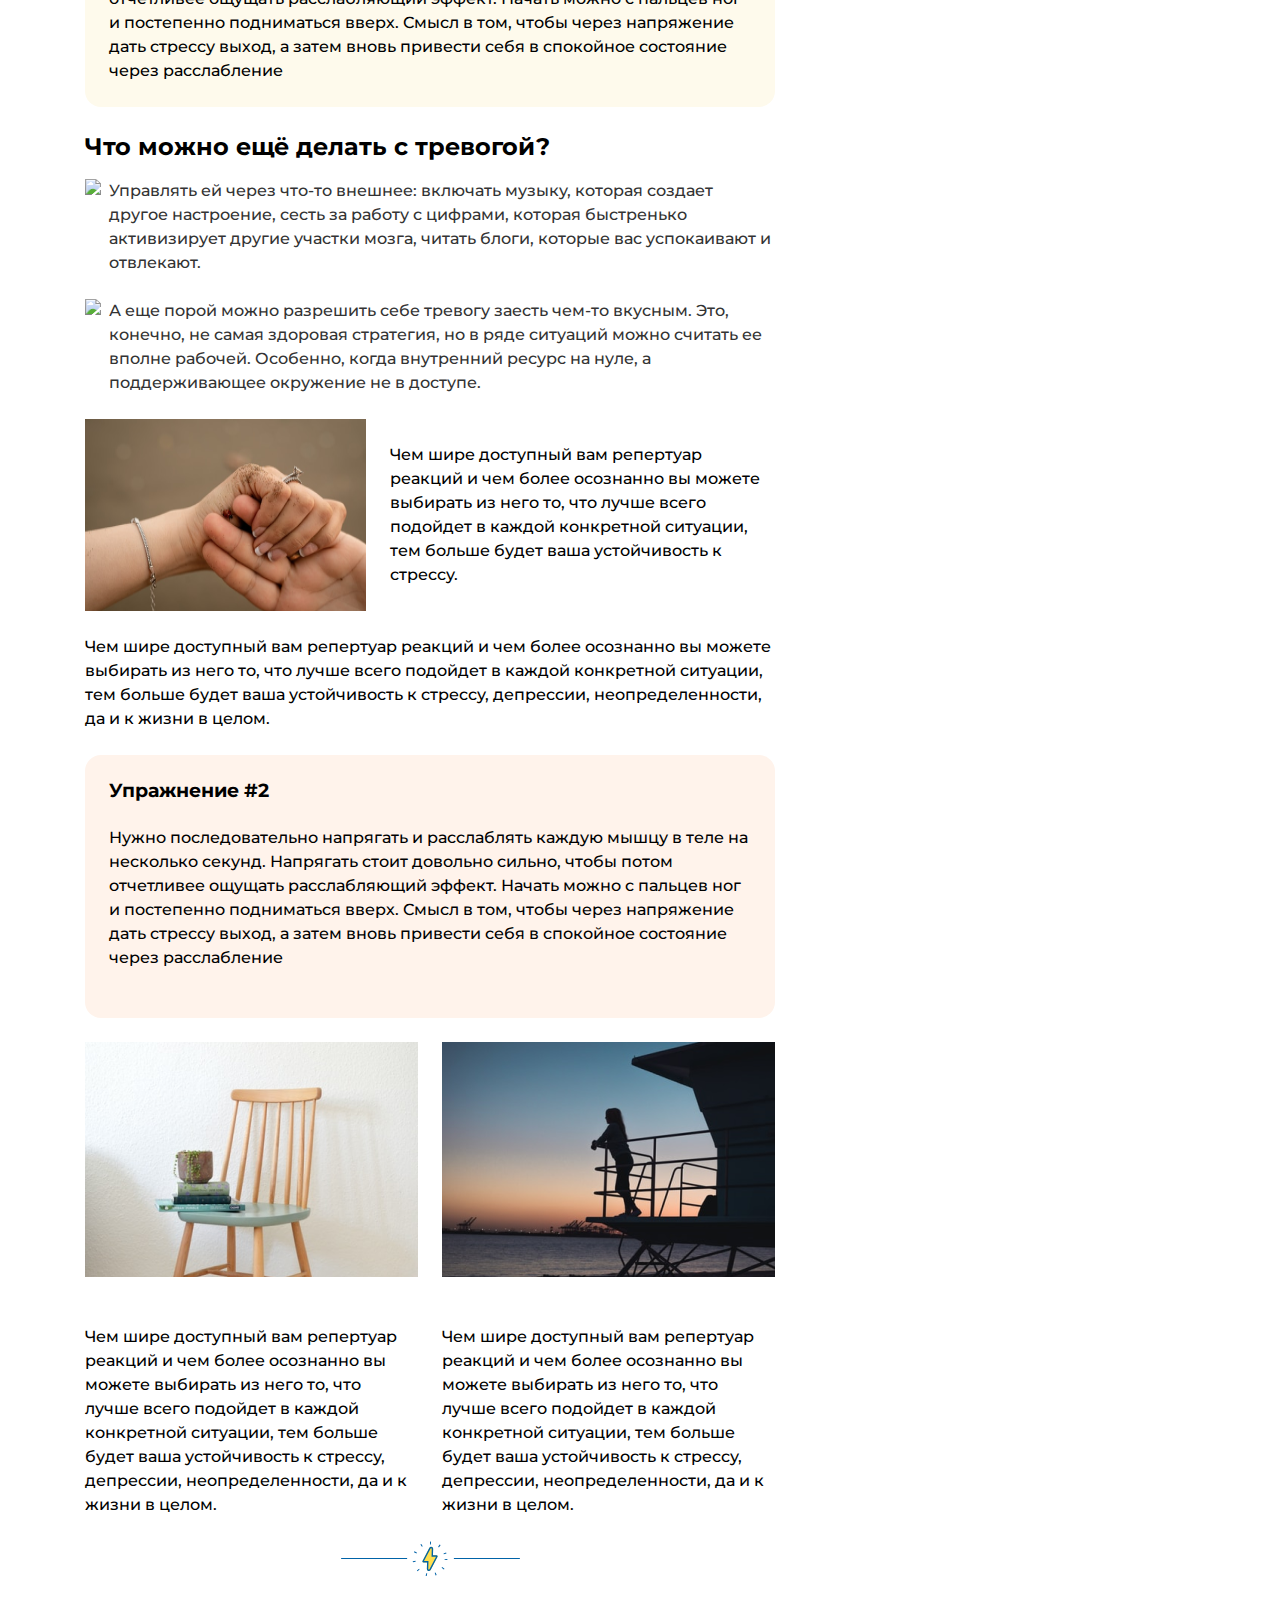
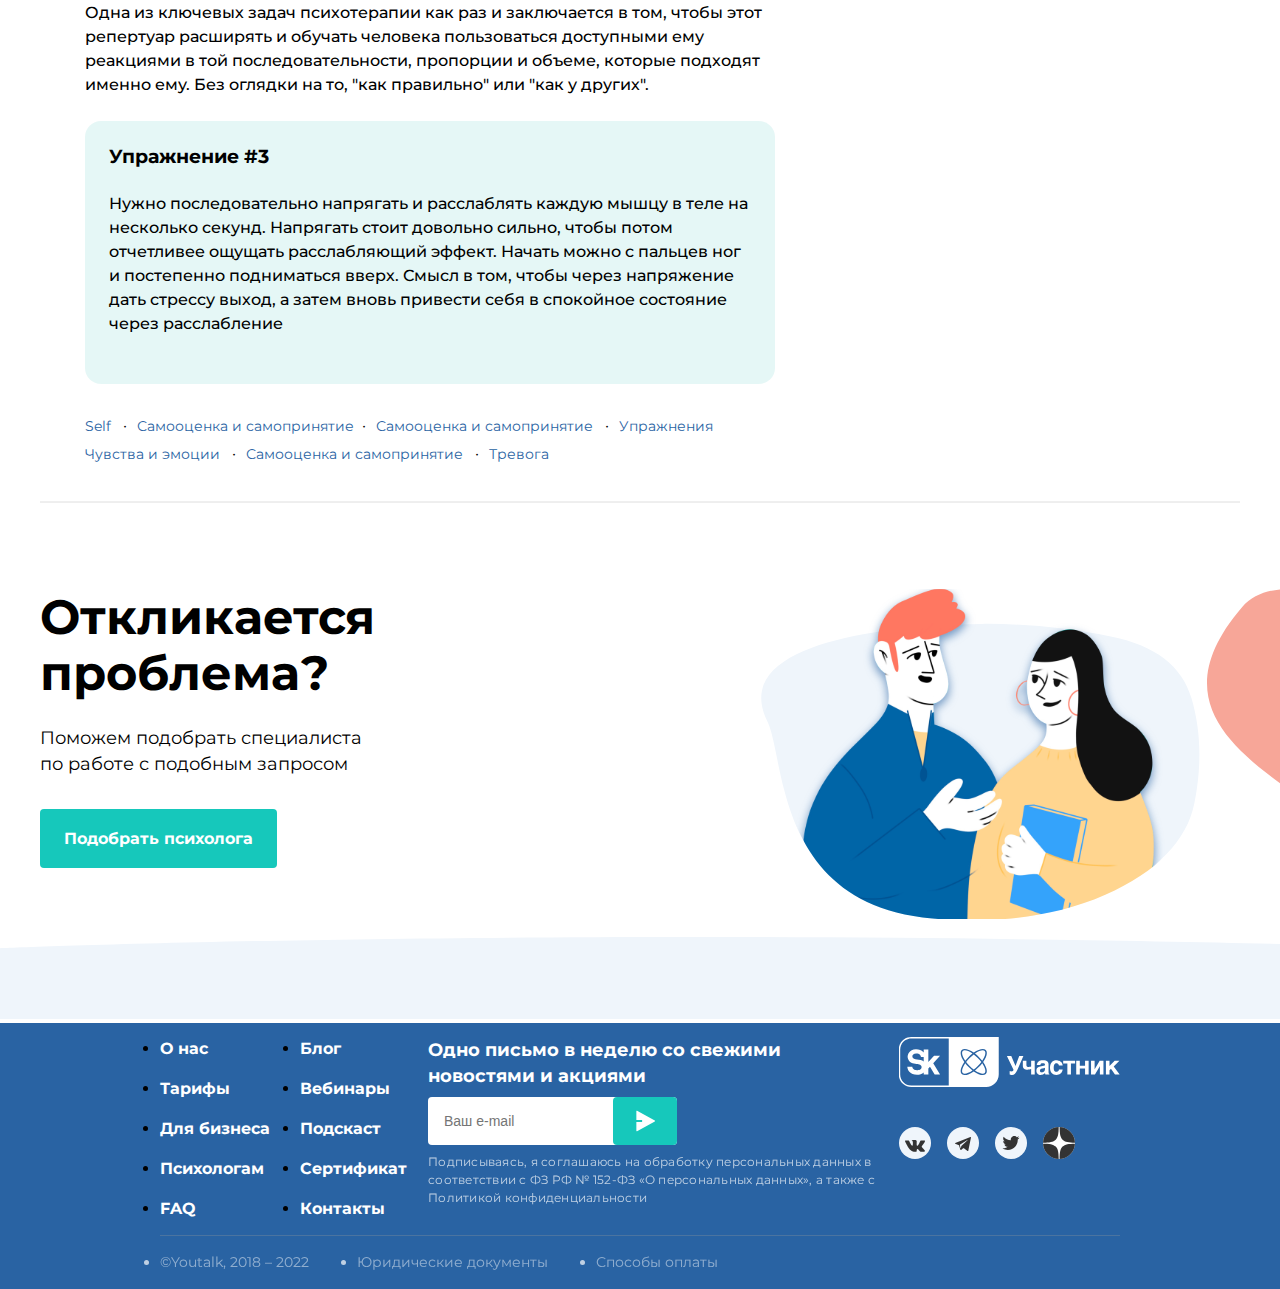
==== commit e643468f: "fix_13" ====
--- a/index_blog.html
+++ b/index_blog.html
@@ -265,7 +265,9 @@
                 <div class="hero_sidebar">
                     <div class="card card_1">
                         <div class="picture_box">
-                            <img src="png-filling/group_of_people.png">
+                            <img src="svg/group of people.svg">
+                            <img src="svg/yelow_thing.svg">
+                            <img src="svg/bright.svg"
                         </div>
                         <p class="card_general_text">Загружаем  свободные окошки</p>
                         <p>Все в порядке, сейчас мы перенаправим вас в сервис записи Qlick, через который удобно выбрать дату, время встречи и оплатить её</p>
@@ -291,7 +293,20 @@
               </svg>
         </div>
             <div class="hero_footer">
-
+                <div class="block_with_button">
+                    <h1 class="footer_general_text">Откликается проблема?</h1>
+                    <p class="footer_classic_text">Поможем подобрать специалиста по работе с подобным запросом</p>
+                    <button class="footer_main_button">Подобрать психолога</button>
+                </div>
+                <div class="svg_block">
+                    <img src="svg/boy and girl.svg">
+                </div>
+                <div class="svg_footer_item">
+                    <img src="svg/red object.svg">
+                </div>
+            </div>
+            <div>
+                <img src="svg/footer square.svg">
             </div>
         </main>
         <footer class="footer">
--- a/styles_blog/main.css
+++ b/styles_blog/main.css
@@ -127,7 +127,7 @@
 
 .hero-content__img {
   width: 100%;
-  margin-top: 24px;
+  margin-bottom: 16px;
 }
 
 .hero_main-tab {
@@ -174,7 +174,7 @@
   font-style: normal;
   font-weight: 500;
   line-height: 24px;
-  margin-bottom: 16px;
+  margin-bottom: 24px;
   text-decoration: none;
   margin-left: 8px;
 }
@@ -190,7 +190,7 @@
   font-weight: 400;
   line-height: 130%; 
   letter-spacing: 0.25px;
-  margin-bottom: 24px;
+  margin-top: 16px;
 }
 
 .text_with_background {
@@ -354,4 +354,121 @@
   font-style: normal;
   font-weight: 700;
   line-height: 24px; 
+}
+
+.hero_footer {
+  display: flex;
+  justify-content: space-between;
+  flex-direction: row;
+  flex-wrap: nowrap;
+  width: 100%;
+  max-width: 1232px;
+  margin: 0 auto;
+  padding: 14px 16px;
+}
+
+.block_with_button {
+  width: 348px;
+}
+
+.footer_general_text {
+  font-family: Montserrat;
+  font-size: 48px;
+  font-style: normal;
+  font-weight: 700;
+  line-height: 56px; 
+}
+
+.footer_classic_text {
+  font-family: Montserrat;
+  font-size: 18px;
+  font-style: normal;
+  font-weight: 400;
+  line-height: 26px;
+  margin-top: 24px
+}
+
+.footer_main_button {
+  display: flex;
+padding: 20px 24px;
+justify-content: center;
+align-items: center;
+gap: 10px;
+color: var(--text-white, #FFF);
+border: none;
+border-radius: 4px;
+background: var(--button-1, #16C8BB);
+text-align: center;
+font-family: Montserrat;
+font-size: 16px;
+font-style: normal;
+font-weight: 700;
+line-height: normal;
+margin-top: 32px;
+}
+
+.svg_footer_item {
+  display: flex;
+  justify-content: flex-end;
+  position: absolute;
+  right: 0;
+}
+
+.burger {
+  display: none;
+}
+
+@media (max-width: 1024px) {
+  .main-container{width: 100%; max-width: 992px; margin: 0 auto; padding: 14px 16px; float:none}
+  .hero-content:nth-child(-n + 2){max-width: 468px;}
+  .hero-content{max-width: 304px; max-height: 459px;}
+  .hero-content__upper{padding-top: 68.216%;}
+  .hero-content__upper_large{padding-top: 55.797%;}
+  .hero-content__down{min-height: 253px;}
+  .information-button{margin-bottom: 60px;}
+  .burger{display: none;}
+}
+
+@media (min-width: 768px) and (max-width: 1023px) {
+  .main-container{width: 100%; max-width: 768px; margin: 0 auto; padding: 14px 20px; float:none}
+  .hero-content:nth-child(-n + 2){max-width: 745px; max-height: 600px;}
+  .hero-content:nth-child(-n + 2) .hero-content__down{min-height: 196px;}
+  .hero-content{min-width: 352px; max-height: 445px;}
+  .hero-content__down{min-height: 240px;}
+  .hero-content__upper{padding-top: 60.121%;}
+  .hero-content:nth-child(-n + 2) .hero-content__upper{padding-top: 56.982%; width: 725px;}
+  .burger{display: block;}
+}
+
+@media (min-width: 414px) and (max-width: 767px) {
+  .main-container{width: 100%; max-width: 374px; margin: 0 auto; padding: 14px 0 0 0; float:none}
+  .hero-content:nth-child(-n + 2){max-width: 366px; max-height: 466px;}
+  .hero-content:nth-child(-n + 2) .hero-content__down{min-height: 260px;}
+  .hero-content:nth-child(-n + 2) .hero-content__upper{padding-top: 55.379%;}
+  .main-list{overflow-x: scroll;}
+  .main-list-item {width: 100%; display: flex; white-space: nowrap;}
+  .main-list {flex-wrap: nowrap;}
+  .hero-content__down{min-height: 260px;}
+  .hero-content__upper{padding-top: 55.379%;}
+  .hero-content{max-width: 366px; max-height: 466px;}
+  .hero-content:nth-child(n + 5){display: none;}
+  .burger{display: block;}
+}
+
+@media (min-width: 320px) and (max-width: 413px) {
+  .main-container{width: 100%; max-width: 288px; margin: 0 auto; padding: 14px 0 0 0; float:none}
+  .hero-content:nth-child(-n + 2){max-width: 288px; max-height: 478px;}
+  .hero-content:nth-child(-n + 2) .hero-content__down{min-height: 274px;}
+  .hero-content:nth-child(-n + 2) .hero-content__upper{padding-top: 72.03%;}
+  .main-list{overflow-x: scroll;}
+  .main-list-item {width: 100%; display: flex; white-space: nowrap;}
+  .main-list {flex-wrap: nowrap;}
+  .hero-content__down{min-height: 274px;}
+  .hero-content__upper{padding-top: 72.03%;}
+  .hero-content{max-width: 288px; max-height: 480px;}
+  .hero-content:nth-child(n + 5){display: none;}
+  .hero{max-width: 288px;}
+  .hero-link{max-width: 286px;}
+  .hero-content__text_bold{max-width: 256px;}
+  .burger{display: block;}
 }